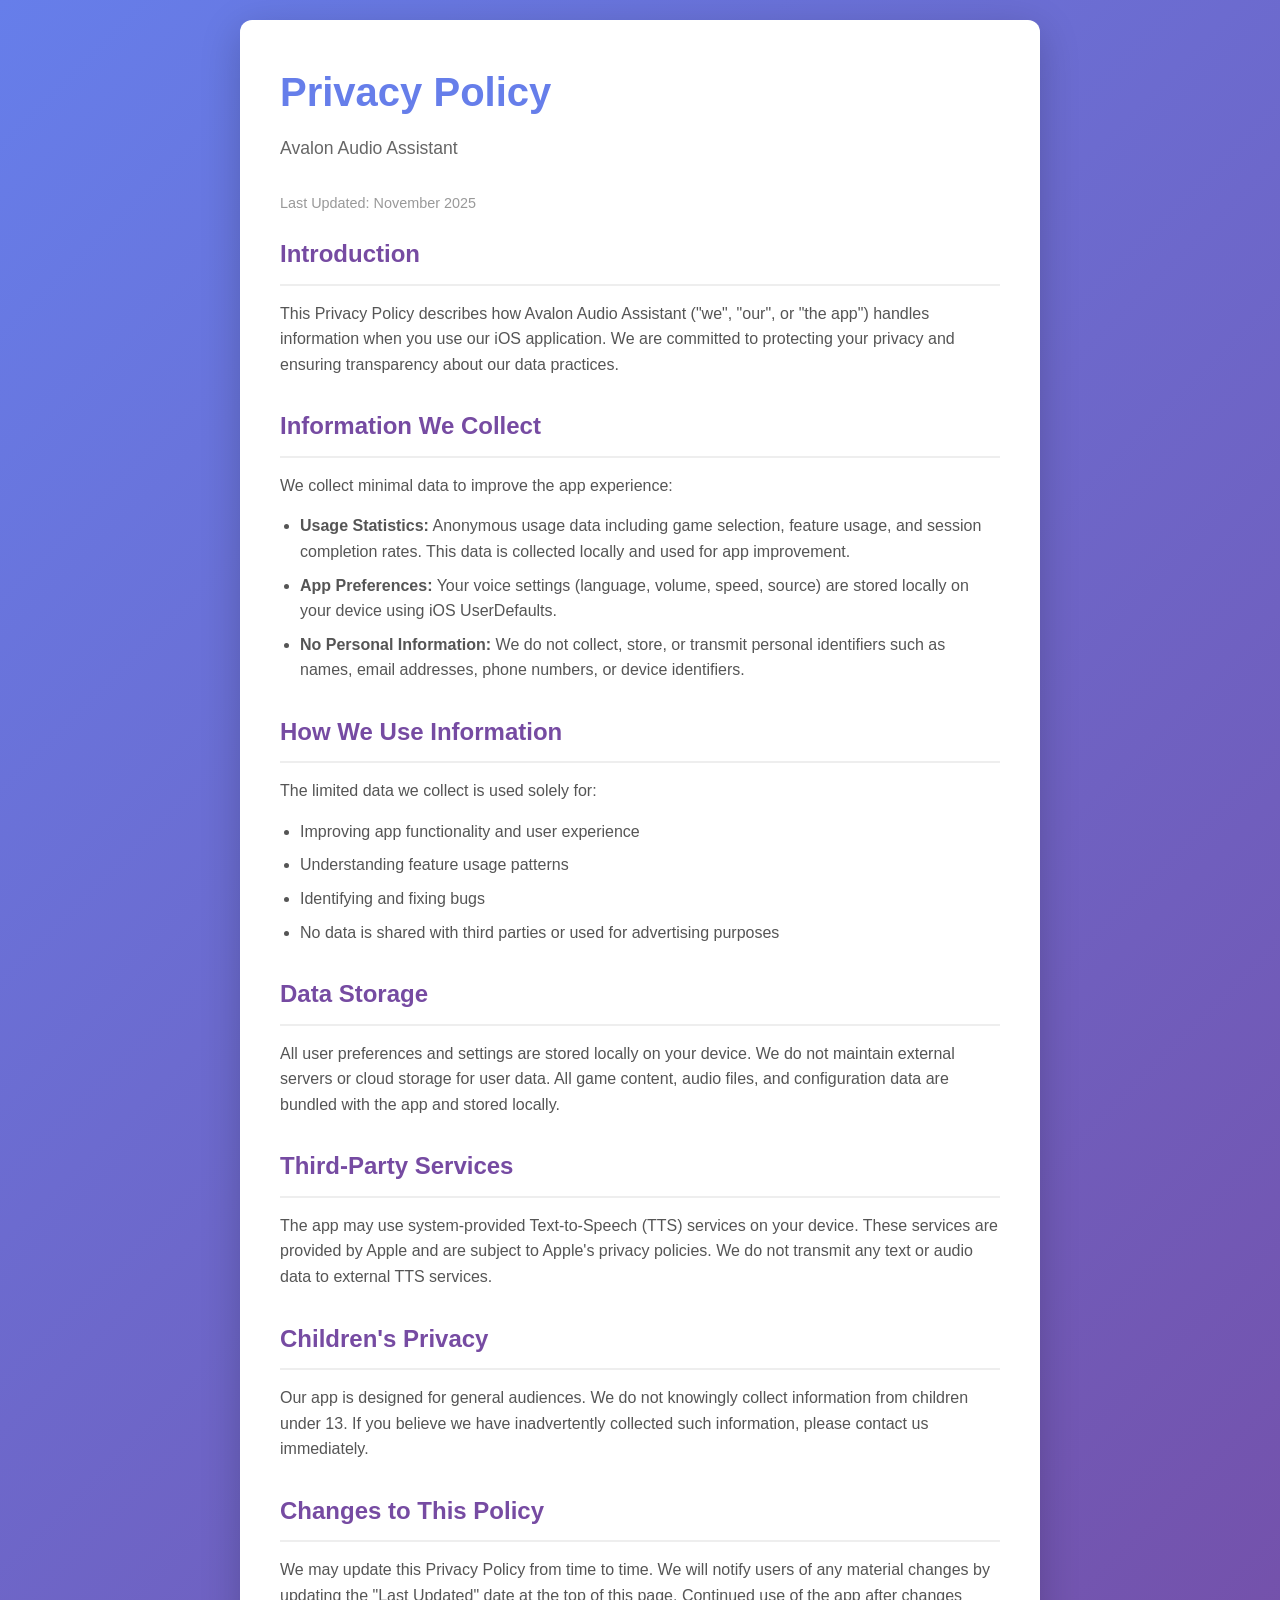
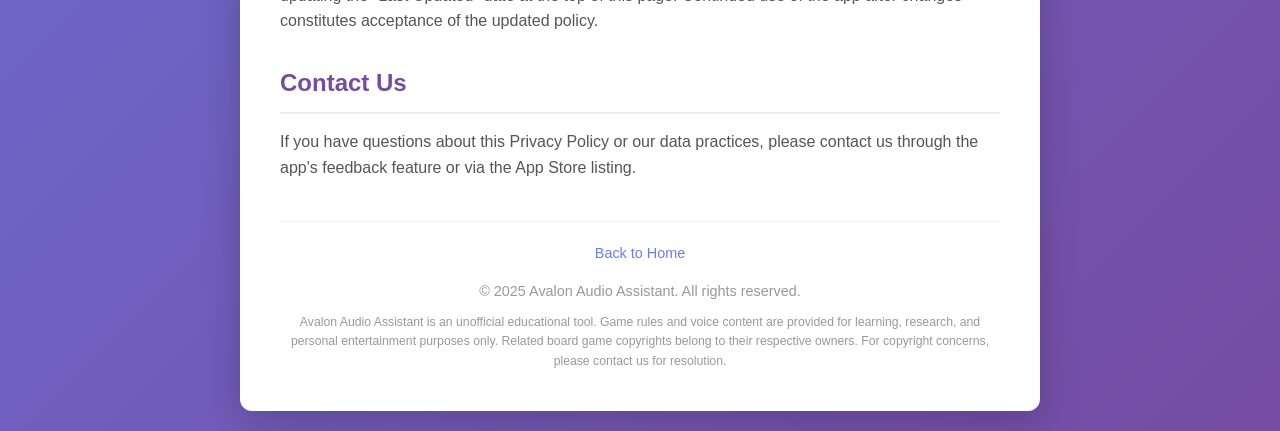
==== privacy.html @ b0c17542 "Initial commit: Add developer website and privacy policy" ====
<!DOCTYPE html>
<html lang="en">
<head>
    <meta charset="UTF-8">
    <meta name="viewport" content="width=device-width, initial-scale=1.0">
    <title>Privacy Policy - Avalon Audio Assistant</title>
    <style>
        * {
            margin: 0;
            padding: 0;
            box-sizing: border-box;
        }
        
        body {
            font-family: -apple-system, BlinkMacSystemFont, 'Segoe UI', Roboto, Oxygen, Ubuntu, Cantarell, sans-serif;
            line-height: 1.6;
            color: #333;
            background: linear-gradient(135deg, #667eea 0%, #764ba2 100%);
            min-height: 100vh;
            padding: 20px;
        }
        
        .container {
            max-width: 800px;
            margin: 0 auto;
            background: white;
            border-radius: 12px;
            box-shadow: 0 10px 40px rgba(0,0,0,0.2);
            padding: 40px;
        }
        
        h1 {
            color: #667eea;
            margin-bottom: 10px;
            font-size: 2.5em;
        }
        
        .subtitle {
            color: #666;
            margin-bottom: 30px;
            font-size: 1.1em;
        }
        
        .section {
            margin-bottom: 30px;
        }
        
        .section h2 {
            color: #764ba2;
            margin-bottom: 15px;
            font-size: 1.5em;
            border-bottom: 2px solid #eee;
            padding-bottom: 10px;
        }
        
        .section p {
            margin-bottom: 15px;
            color: #555;
        }
        
        .section ul {
            margin-left: 20px;
            color: #555;
        }
        
        .section li {
            margin-bottom: 8px;
        }
        
        .link {
            color: #667eea;
            text-decoration: none;
            transition: color 0.3s;
        }
        
        .link:hover {
            color: #764ba2;
            text-decoration: underline;
        }
        
        .footer {
            margin-top: 40px;
            padding-top: 20px;
            border-top: 1px solid #eee;
            text-align: center;
            color: #999;
            font-size: 0.9em;
        }
        
        .last-updated {
            color: #999;
            font-size: 0.9em;
            margin-bottom: 20px;
        }
    </style>
</head>
<body>
    <div class="container">
        <h1>Privacy Policy</h1>
        <p class="subtitle">Avalon Audio Assistant</p>
        <p class="last-updated">Last Updated: November 2025</p>
        
        <div class="section">
            <h2>Introduction</h2>
            <p>
                This Privacy Policy describes how Avalon Audio Assistant ("we", "our", or "the app") handles 
                information when you use our iOS application. We are committed to protecting your privacy and 
                ensuring transparency about our data practices.
            </p>
        </div>
        
        <div class="section">
            <h2>Information We Collect</h2>
            <p>We collect minimal data to improve the app experience:</p>
            <ul>
                <li><strong>Usage Statistics:</strong> Anonymous usage data including game selection, feature usage, 
                    and session completion rates. This data is collected locally and used for app improvement.</li>
                <li><strong>App Preferences:</strong> Your voice settings (language, volume, speed, source) are 
                    stored locally on your device using iOS UserDefaults.</li>
                <li><strong>No Personal Information:</strong> We do not collect, store, or transmit personal 
                    identifiers such as names, email addresses, phone numbers, or device identifiers.</li>
            </ul>
        </div>
        
        <div class="section">
            <h2>How We Use Information</h2>
            <p>The limited data we collect is used solely for:</p>
            <ul>
                <li>Improving app functionality and user experience</li>
                <li>Understanding feature usage patterns</li>
                <li>Identifying and fixing bugs</li>
                <li>No data is shared with third parties or used for advertising purposes</li>
            </ul>
        </div>
        
        <div class="section">
            <h2>Data Storage</h2>
            <p>
                All user preferences and settings are stored locally on your device. We do not maintain 
                external servers or cloud storage for user data. All game content, audio files, and 
                configuration data are bundled with the app and stored locally.
            </p>
        </div>
        
        <div class="section">
            <h2>Third-Party Services</h2>
            <p>
                The app may use system-provided Text-to-Speech (TTS) services on your device. These services 
                are provided by Apple and are subject to Apple's privacy policies. We do not transmit any 
                text or audio data to external TTS services.
            </p>
        </div>
        
        <div class="section">
            <h2>Children's Privacy</h2>
            <p>
                Our app is designed for general audiences. We do not knowingly collect information from 
                children under 13. If you believe we have inadvertently collected such information, 
                please contact us immediately.
            </p>
        </div>
        
        <div class="section">
            <h2>Changes to This Policy</h2>
            <p>
                We may update this Privacy Policy from time to time. We will notify users of any material 
                changes by updating the "Last Updated" date at the top of this page. Continued use of 
                the app after changes constitutes acceptance of the updated policy.
            </p>
        </div>
        
        <div class="section">
            <h2>Contact Us</h2>
            <p>
                If you have questions about this Privacy Policy or our data practices, please contact us 
                through the app's feedback feature or via the App Store listing.
            </p>
        </div>
        
        <div class="footer">
            <p>
                <a href="index.html" class="link">Back to Home</a>
            </p>
            <p style="margin-top: 15px;">
                &copy; 2025 Avalon Audio Assistant. All rights reserved.
            </p>
            <p style="margin-top: 10px; font-size: 0.85em;">
                Avalon Audio Assistant is an unofficial educational tool. Game rules and voice content are provided 
                for learning, research, and personal entertainment purposes only. Related board game copyrights 
                belong to their respective owners. For copyright concerns, please contact us for resolution.
            </p>
        </div>
    </div>
</body>
</html>
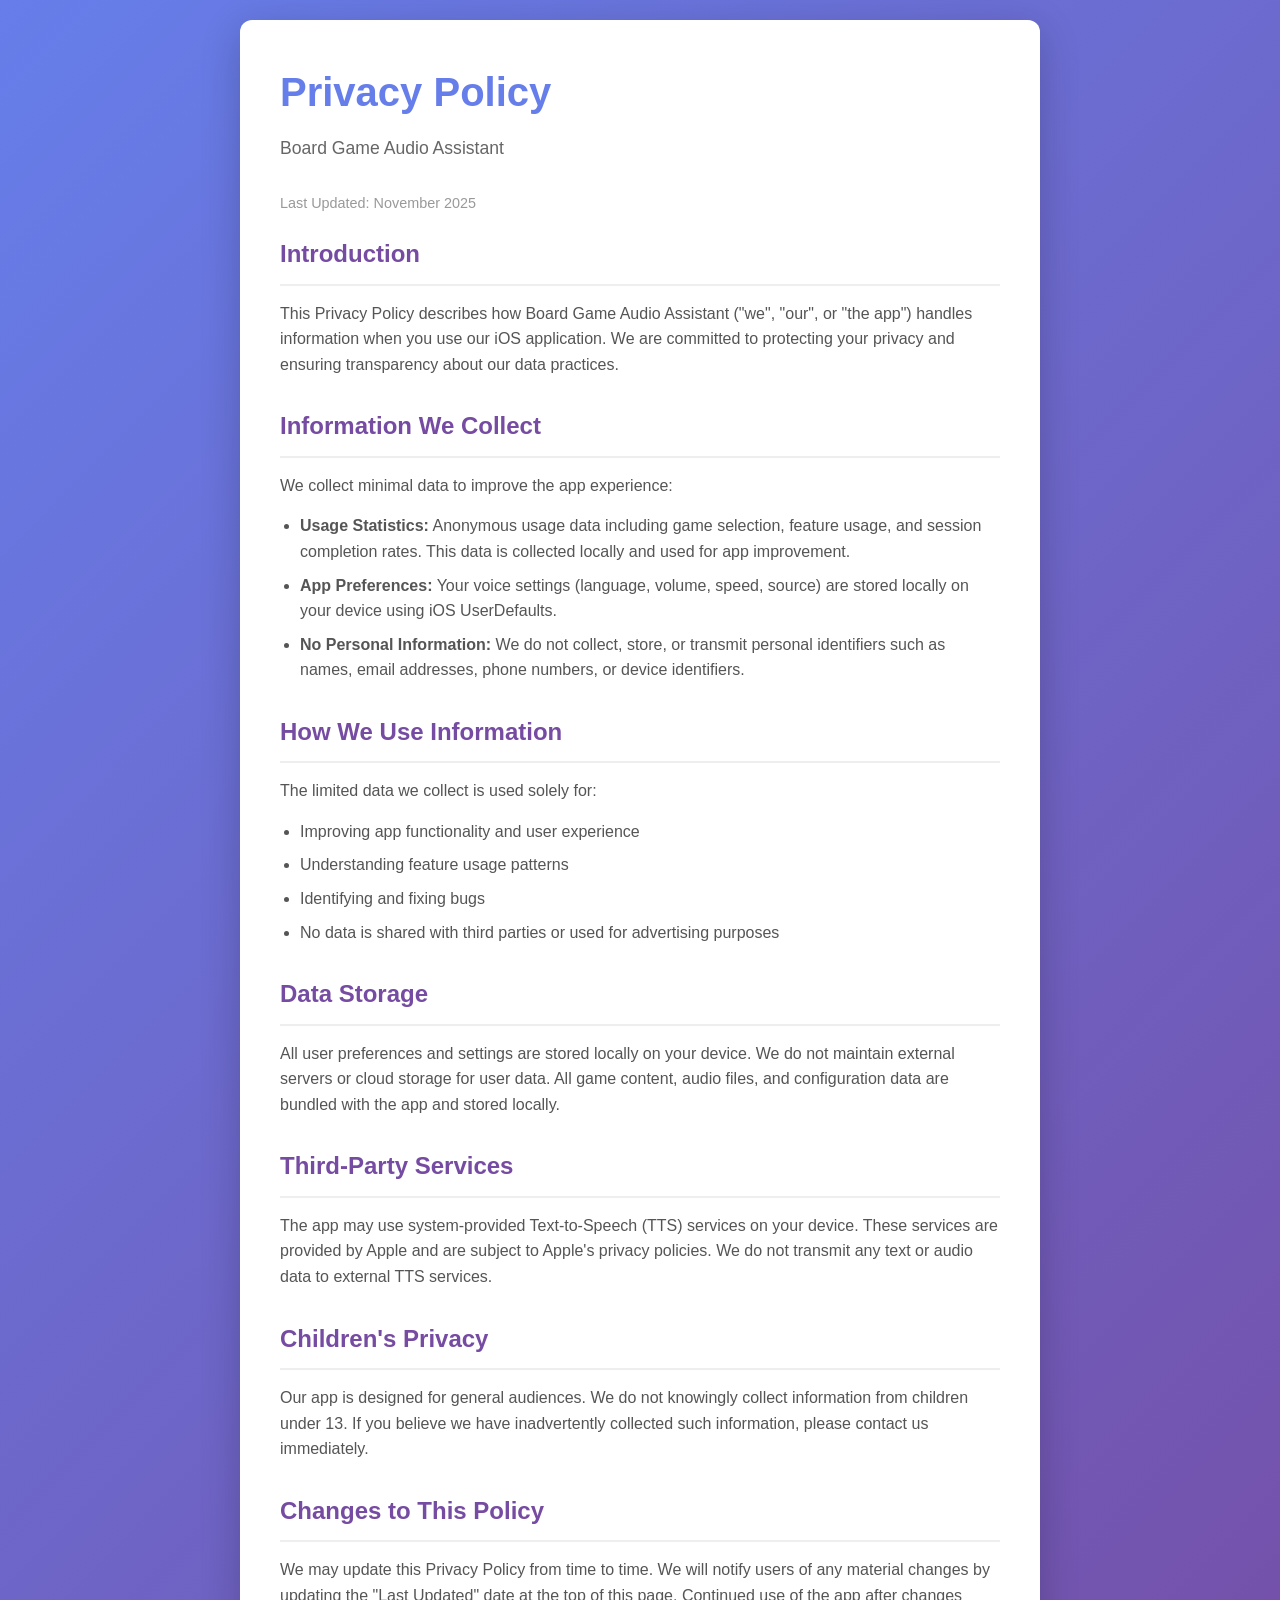
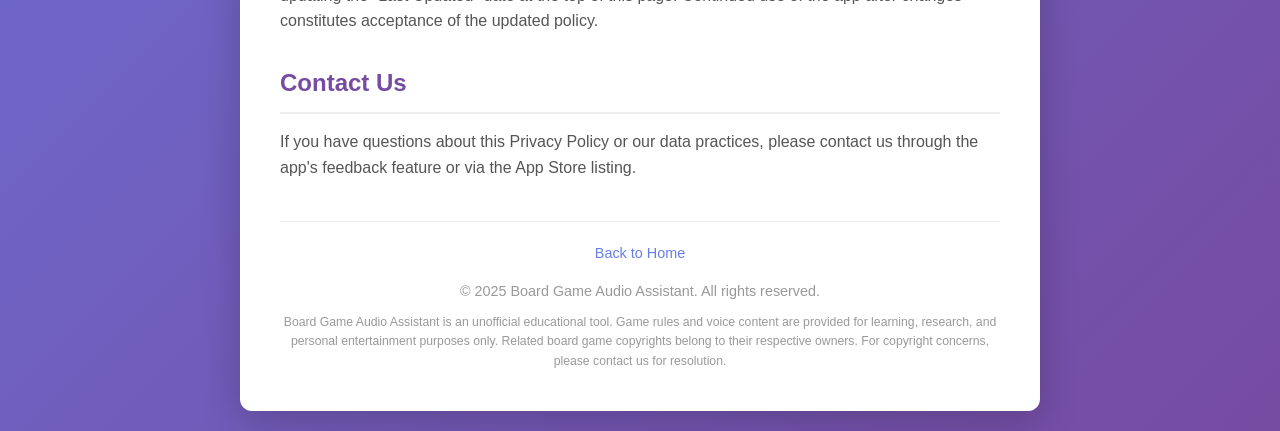
==== commit 076c6d47: "Rename site to Board Game Audio Assistant" ====
--- a/privacy.html
+++ b/privacy.html
@@ -3,7 +3,7 @@
 <head>
     <meta charset="UTF-8">
     <meta name="viewport" content="width=device-width, initial-scale=1.0">
-    <title>Privacy Policy - Avalon Audio Assistant</title>
+    <title>Privacy Policy - Board Game Audio Assistant</title>
     <style>
         * {
             margin: 0;
@@ -97,13 +97,13 @@
 <body>
     <div class="container">
         <h1>Privacy Policy</h1>
-        <p class="subtitle">Avalon Audio Assistant</p>
+        <p class="subtitle">Board Game Audio Assistant</p>
         <p class="last-updated">Last Updated: November 2025</p>
         
         <div class="section">
             <h2>Introduction</h2>
             <p>
-                This Privacy Policy describes how Avalon Audio Assistant ("we", "our", or "the app") handles 
+                This Privacy Policy describes how Board Game Audio Assistant ("we", "our", or "the app") handles 
                 information when you use our iOS application. We are committed to protecting your privacy and 
                 ensuring transparency about our data practices.
             </p>
@@ -182,10 +182,10 @@
                 <a href="index.html" class="link">Back to Home</a>
             </p>
             <p style="margin-top: 15px;">
-                &copy; 2025 Avalon Audio Assistant. All rights reserved.
+                &copy; 2025 Board Game Audio Assistant. All rights reserved.
             </p>
             <p style="margin-top: 10px; font-size: 0.85em;">
-                Avalon Audio Assistant is an unofficial educational tool. Game rules and voice content are provided 
+                Board Game Audio Assistant is an unofficial educational tool. Game rules and voice content are provided 
                 for learning, research, and personal entertainment purposes only. Related board game copyrights 
                 belong to their respective owners. For copyright concerns, please contact us for resolution.
             </p>
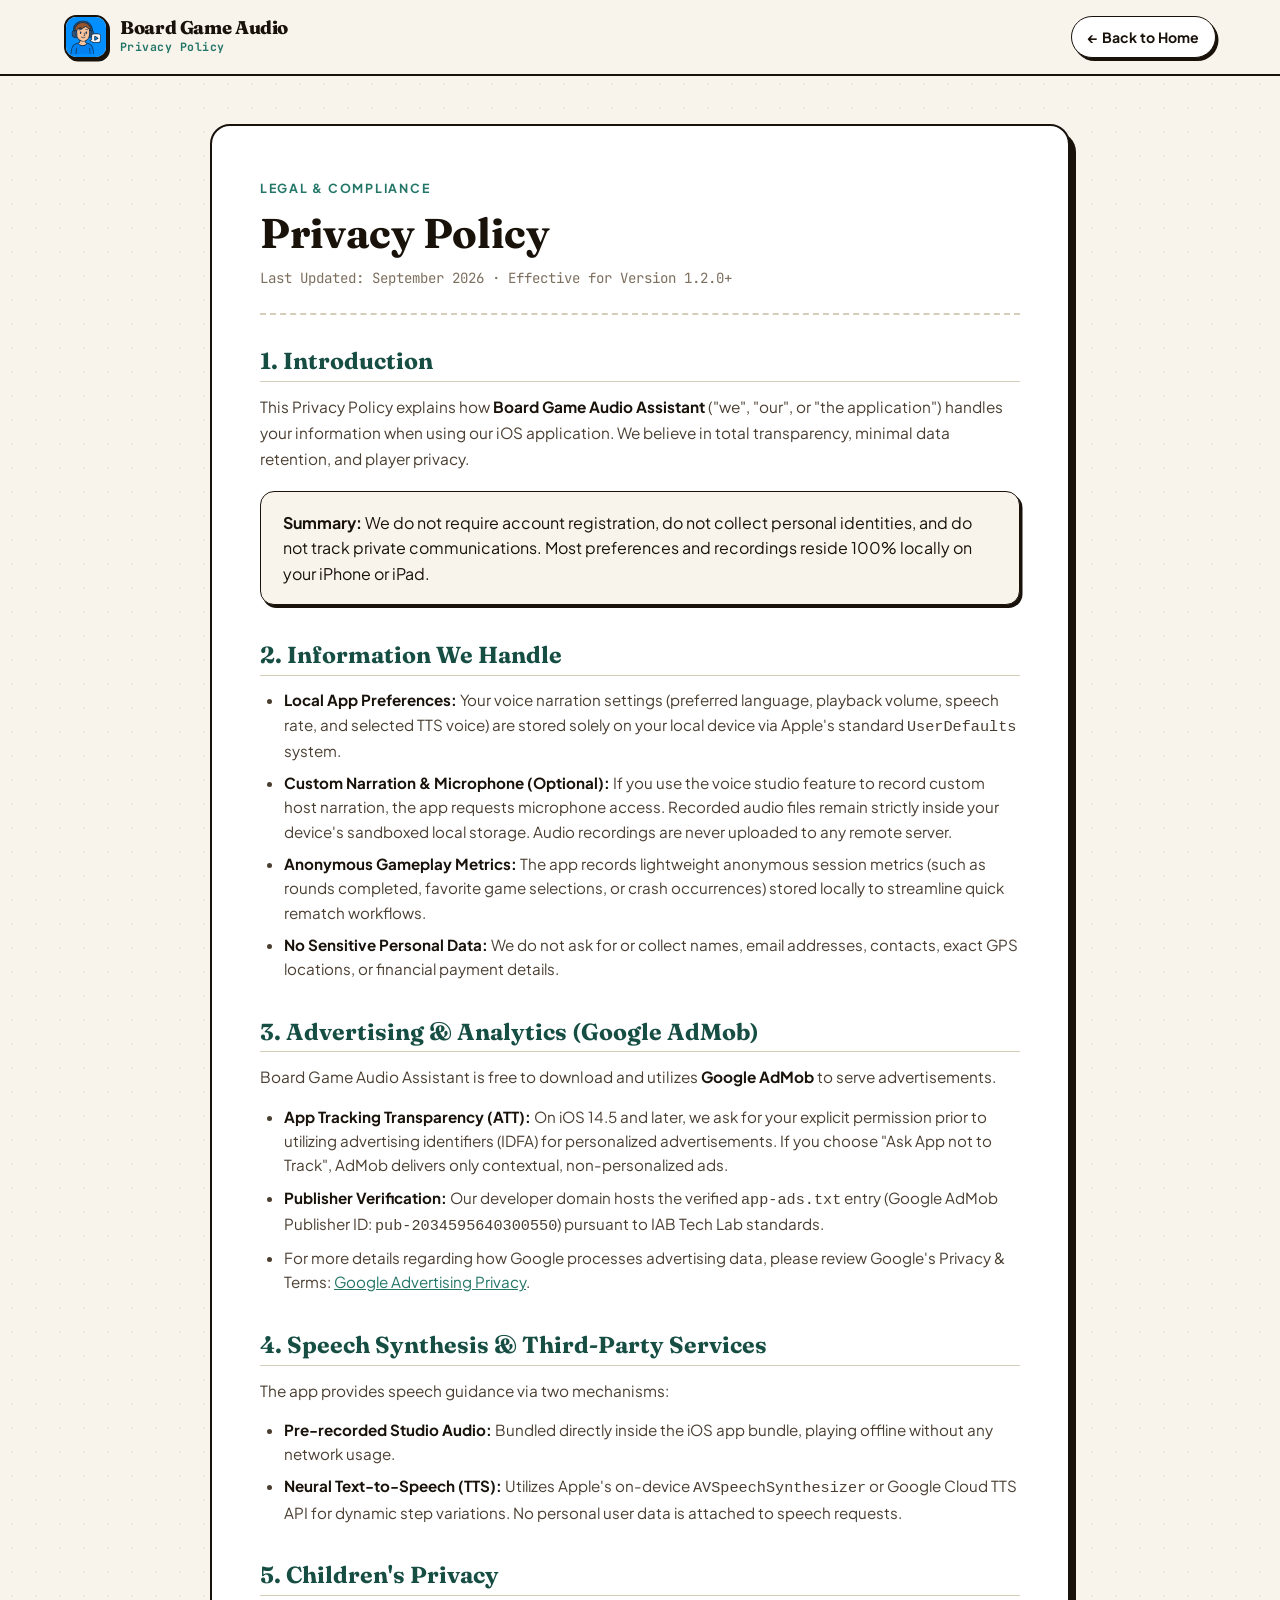
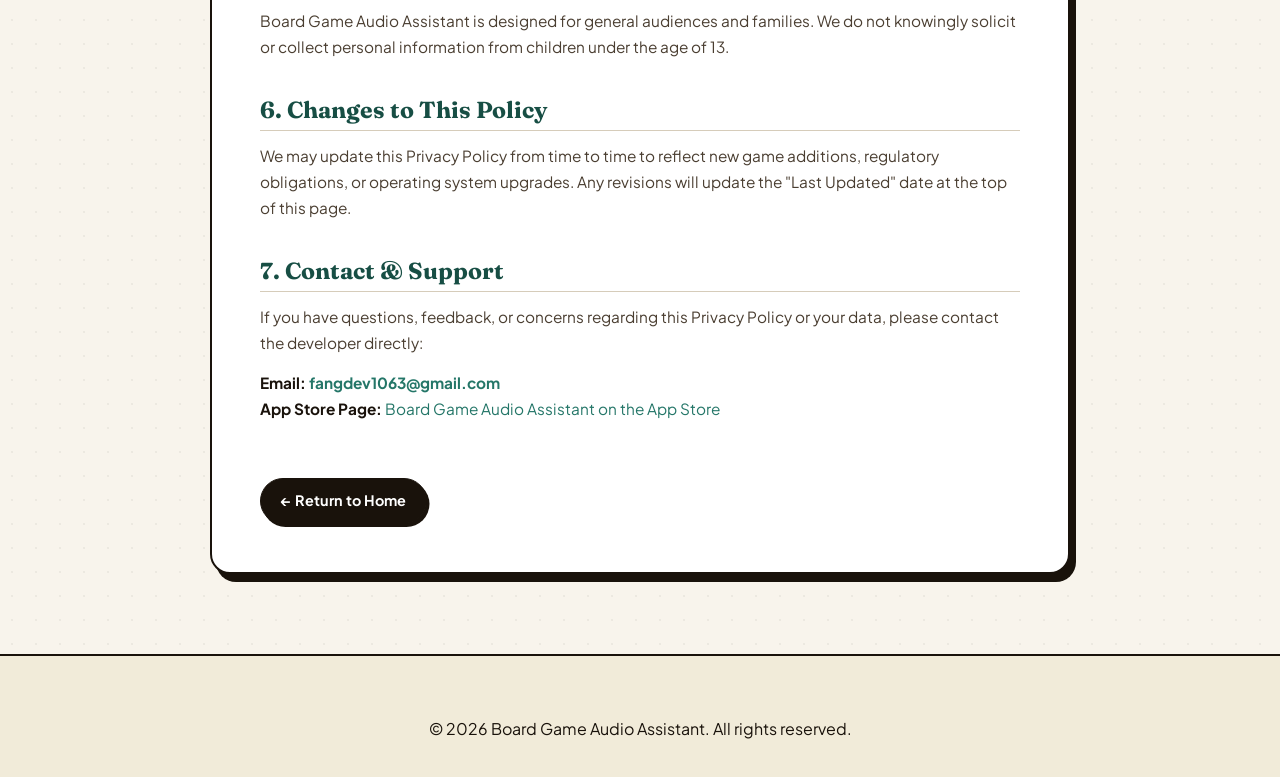
==== commit da917d99: "feat: modernize website with retro design system, v1.2.0 updates, 6 games, and netlify config" ====
--- a/privacy.html
+++ b/privacy.html
@@ -3,194 +3,226 @@
 <head>
     <meta charset="UTF-8">
     <meta name="viewport" content="width=device-width, initial-scale=1.0">
-    <title>Privacy Policy - Board Game Audio Assistant</title>
+    <title>Privacy Policy — Board Game Audio Assistant</title>
+    <meta name="description" content="Privacy Policy for Board Game Audio Assistant iOS application. Information on data practices, advertising, microphone permissions, and local storage.">
+    <link rel="icon" type="image/png" href="assets/app_icon.png">
+    <link rel="stylesheet" href="index.css">
     <style>
-        * {
-            margin: 0;
-            padding: 0;
-            box-sizing: border-box;
-        }
-        
-        body {
-            font-family: -apple-system, BlinkMacSystemFont, 'Segoe UI', Roboto, Oxygen, Ubuntu, Cantarell, sans-serif;
+        .policy-container {
+            max-width: 860px;
+            margin: 48px auto;
+            background: white;
+            border: 2px solid var(--border-strong);
+            border-radius: var(--radius-lg);
+            box-shadow: 6px 8px 0 var(--border-strong);
+            padding: 48px;
+        }
+
+        .policy-header {
+            border-bottom: 2px dashed var(--border-color);
+            padding-bottom: 24px;
+            margin-bottom: 32px;
+        }
+
+        .policy-title {
+            font-size: 2.6rem;
+            margin-bottom: 8px;
+        }
+
+        .policy-meta {
+            font-size: 0.88rem;
+            color: var(--ink-muted);
+            font-family: 'JetBrains Mono', monospace;
+        }
+
+        .policy-section {
+            margin-bottom: 36px;
+        }
+
+        .policy-section h2 {
+            font-size: 1.45rem;
+            margin-bottom: 12px;
+            color: var(--accent-teal-dark);
+            border-bottom: 1px solid var(--border-color);
+            padding-bottom: 6px;
+        }
+
+        .policy-section p {
+            font-size: 0.96rem;
+            color: var(--ink-secondary);
+            line-height: 1.7;
+            margin-bottom: 14px;
+        }
+
+        .policy-section ul {
+            margin-left: 24px;
+            margin-bottom: 16px;
+        }
+
+        .policy-section li {
+            font-size: 0.95rem;
+            color: var(--ink-secondary);
+            margin-bottom: 8px;
             line-height: 1.6;
-            color: #333;
-            background: linear-gradient(135deg, #667eea 0%, #764ba2 100%);
-            min-height: 100vh;
-            padding: 20px;
-        }
-        
-        .container {
-            max-width: 800px;
-            margin: 0 auto;
-            background: white;
-            border-radius: 12px;
-            box-shadow: 0 10px 40px rgba(0,0,0,0.2);
-            padding: 40px;
-        }
-        
-        h1 {
-            color: #667eea;
-            margin-bottom: 10px;
-            font-size: 2.5em;
-        }
-        
-        .subtitle {
-            color: #666;
-            margin-bottom: 30px;
-            font-size: 1.1em;
-        }
-        
-        .section {
-            margin-bottom: 30px;
-        }
-        
-        .section h2 {
-            color: #764ba2;
-            margin-bottom: 15px;
-            font-size: 1.5em;
-            border-bottom: 2px solid #eee;
-            padding-bottom: 10px;
-        }
-        
-        .section p {
-            margin-bottom: 15px;
-            color: #555;
-        }
-        
-        .section ul {
-            margin-left: 20px;
-            color: #555;
-        }
-        
-        .section li {
-            margin-bottom: 8px;
-        }
-        
-        .link {
-            color: #667eea;
-            text-decoration: none;
-            transition: color 0.3s;
-        }
-        
-        .link:hover {
-            color: #764ba2;
-            text-decoration: underline;
-        }
-        
-        .footer {
-            margin-top: 40px;
-            padding-top: 20px;
-            border-top: 1px solid #eee;
-            text-align: center;
-            color: #999;
-            font-size: 0.9em;
-        }
-        
-        .last-updated {
-            color: #999;
-            font-size: 0.9em;
-            margin-bottom: 20px;
+        }
+
+        .policy-section strong {
+            color: var(--ink);
+        }
+
+        .policy-highlight-box {
+            background: var(--paper-bg);
+            border: 1.5px solid var(--border-strong);
+            border-radius: var(--radius-md);
+            padding: 18px 22px;
+            margin: 18px 0;
+            box-shadow: 2.5px 3px 0 var(--border-strong);
+        }
+
+        .btn-back-home {
+            display: inline-flex;
+            align-items: center;
+            gap: 8px;
+            background: var(--ink);
+            color: white;
+            padding: 10px 20px;
+            border-radius: var(--radius-pill);
+            border: 1.5px solid var(--border-strong);
+            box-shadow: 2.5px 3px 0 var(--border-strong);
+            font-weight: 700;
+            font-size: 0.9rem;
+            transition: transform var(--transition-bounce);
+            margin-top: 20px;
+        }
+
+        .btn-back-home:hover {
+            transform: translate(-1px, -1px);
+            box-shadow: 3.5px 4px 0 var(--border-strong);
         }
     </style>
 </head>
 <body>
-    <div class="container">
-        <h1>Privacy Policy</h1>
-        <p class="subtitle">Board Game Audio Assistant</p>
-        <p class="last-updated">Last Updated: November 2025</p>
-        
-        <div class="section">
-            <h2>Introduction</h2>
-            <p>
-                This Privacy Policy describes how Board Game Audio Assistant ("we", "our", or "the app") handles 
-                information when you use our iOS application. We are committed to protecting your privacy and 
-                ensuring transparency about our data practices.
-            </p>
+
+    <!-- Header -->
+    <header class="site-header">
+        <div class="container navbar">
+            <a href="index.html" class="brand">
+                <div class="brand-icon">
+                    <img src="assets/app_icon.png" alt="Board Game Audio Assistant" width="44" height="44">
+                </div>
+                <div class="brand-title">
+                    <span class="brand-name">Board Game Audio</span>
+                    <span class="brand-version">Privacy Policy</span>
+                </div>
+            </a>
+
+            <div class="nav-actions">
+                <a href="index.html" class="btn-nav-download" style="background: white; color: var(--ink) !important;">
+                    ← Back to Home
+                </a>
+            </div>
         </div>
-        
-        <div class="section">
-            <h2>Information We Collect</h2>
-            <p>We collect minimal data to improve the app experience:</p>
-            <ul>
-                <li><strong>Usage Statistics:</strong> Anonymous usage data including game selection, feature usage, 
-                    and session completion rates. This data is collected locally and used for app improvement.</li>
-                <li><strong>App Preferences:</strong> Your voice settings (language, volume, speed, source) are 
-                    stored locally on your device using iOS UserDefaults.</li>
-                <li><strong>No Personal Information:</strong> We do not collect, store, or transmit personal 
-                    identifiers such as names, email addresses, phone numbers, or device identifiers.</li>
-            </ul>
+    </header>
+
+    <main class="container">
+        <div class="policy-container">
+            <div class="policy-header">
+                <span class="section-tag">Legal & Compliance</span>
+                <h1 class="policy-title">Privacy Policy</h1>
+                <div class="policy-meta">Last Updated: September 2026 · Effective for Version 1.2.0+</div>
+            </div>
+
+            <div class="policy-section">
+                <h2>1. Introduction</h2>
+                <p>
+                    This Privacy Policy explains how <strong>Board Game Audio Assistant</strong> ("we", "our", or "the application") handles your information when using our iOS application. We believe in total transparency, minimal data retention, and player privacy.
+                </p>
+                <div class="policy-highlight-box">
+                    <strong>Summary:</strong> We do not require account registration, do not collect personal identities, and do not track private communications. Most preferences and recordings reside 100% locally on your iPhone or iPad.
+                </div>
+            </div>
+
+            <div class="policy-section">
+                <h2>2. Information We Handle</h2>
+                <ul>
+                    <li>
+                        <strong>Local App Preferences:</strong> Your voice narration settings (preferred language, playback volume, speech rate, and selected TTS voice) are stored solely on your local device via Apple's standard <code>UserDefaults</code> system.
+                    </li>
+                    <li>
+                        <strong>Custom Narration & Microphone (Optional):</strong> If you use the voice studio feature to record custom host narration, the app requests microphone access. Recorded audio files remain strictly inside your device's sandboxed local storage. Audio recordings are never uploaded to any remote server.
+                    </li>
+                    <li>
+                        <strong>Anonymous Gameplay Metrics:</strong> The app records lightweight anonymous session metrics (such as rounds completed, favorite game selections, or crash occurrences) stored locally to streamline quick rematch workflows.
+                    </li>
+                    <li>
+                        <strong>No Sensitive Personal Data:</strong> We do not ask for or collect names, email addresses, contacts, exact GPS locations, or financial payment details.
+                    </li>
+                </ul>
+            </div>
+
+            <div class="policy-section">
+                <h2>3. Advertising & Analytics (Google AdMob)</h2>
+                <p>
+                    Board Game Audio Assistant is free to download and utilizes <strong>Google AdMob</strong> to serve advertisements.
+                </p>
+                <ul>
+                    <li>
+                        <strong>App Tracking Transparency (ATT):</strong> On iOS 14.5 and later, we ask for your explicit permission prior to utilizing advertising identifiers (IDFA) for personalized advertisements. If you choose "Ask App not to Track", AdMob delivers only contextual, non-personalized ads.
+                    </li>
+                    <li>
+                        <strong>Publisher Verification:</strong> Our developer domain hosts the verified <code>app-ads.txt</code> entry (Google AdMob Publisher ID: <code>pub-2034595640300550</code>) pursuant to IAB Tech Lab standards.
+                    </li>
+                    <li>
+                        For more details regarding how Google processes advertising data, please review Google's Privacy & Terms: <a href="https://policies.google.com/technologies/ads" target="_blank" rel="noopener" style="color: var(--accent-teal); text-decoration: underline;">Google Advertising Privacy</a>.
+                    </li>
+                </ul>
+            </div>
+
+            <div class="policy-section">
+                <h2>4. Speech Synthesis & Third-Party Services</h2>
+                <p>
+                    The app provides speech guidance via two mechanisms:
+                </p>
+                <ul>
+                    <li><strong>Pre-recorded Studio Audio:</strong> Bundled directly inside the iOS app bundle, playing offline without any network usage.</li>
+                    <li><strong>Neural Text-to-Speech (TTS):</strong> Utilizes Apple's on-device <code>AVSpeechSynthesizer</code> or Google Cloud TTS API for dynamic step variations. No personal user data is attached to speech requests.</li>
+                </ul>
+            </div>
+
+            <div class="policy-section">
+                <h2>5. Children's Privacy</h2>
+                <p>
+                    Board Game Audio Assistant is designed for general audiences and families. We do not knowingly solicit or collect personal information from children under the age of 13.
+                </p>
+            </div>
+
+            <div class="policy-section">
+                <h2>6. Changes to This Policy</h2>
+                <p>
+                    We may update this Privacy Policy from time to time to reflect new game additions, regulatory obligations, or operating system upgrades. Any revisions will update the "Last Updated" date at the top of this page.
+                </p>
+            </div>
+
+            <div class="policy-section">
+                <h2>7. Contact & Support</h2>
+                <p>
+                    If you have questions, feedback, or concerns regarding this Privacy Policy or your data, please contact the developer directly:
+                </p>
+                <p>
+                    <strong>Email:</strong> <a href="mailto:fangdev1063@gmail.com" style="color: var(--accent-teal); font-weight: 700;">fangdev1063@gmail.com</a><br>
+                    <strong>App Store Page:</strong> <a href="https://apps.apple.com/app/id6755318411" target="_blank" rel="noopener" style="color: var(--accent-teal);">Board Game Audio Assistant on the App Store</a>
+                </p>
+            </div>
+
+            <a href="index.html" class="btn-back-home">← Return to Home</a>
         </div>
-        
-        <div class="section">
-            <h2>How We Use Information</h2>
-            <p>The limited data we collect is used solely for:</p>
-            <ul>
-                <li>Improving app functionality and user experience</li>
-                <li>Understanding feature usage patterns</li>
-                <li>Identifying and fixing bugs</li>
-                <li>No data is shared with third parties or used for advertising purposes</li>
-            </ul>
+    </main>
+
+    <footer class="site-footer">
+        <div class="container" style="text-align: center;">
+            <p>&copy; 2026 Board Game Audio Assistant. All rights reserved.</p>
         </div>
-        
-        <div class="section">
-            <h2>Data Storage</h2>
-            <p>
-                All user preferences and settings are stored locally on your device. We do not maintain 
-                external servers or cloud storage for user data. All game content, audio files, and 
-                configuration data are bundled with the app and stored locally.
-            </p>
-        </div>
-        
-        <div class="section">
-            <h2>Third-Party Services</h2>
-            <p>
-                The app may use system-provided Text-to-Speech (TTS) services on your device. These services 
-                are provided by Apple and are subject to Apple's privacy policies. We do not transmit any 
-                text or audio data to external TTS services.
-            </p>
-        </div>
-        
-        <div class="section">
-            <h2>Children's Privacy</h2>
-            <p>
-                Our app is designed for general audiences. We do not knowingly collect information from 
-                children under 13. If you believe we have inadvertently collected such information, 
-                please contact us immediately.
-            </p>
-        </div>
-        
-        <div class="section">
-            <h2>Changes to This Policy</h2>
-            <p>
-                We may update this Privacy Policy from time to time. We will notify users of any material 
-                changes by updating the "Last Updated" date at the top of this page. Continued use of 
-                the app after changes constitutes acceptance of the updated policy.
-            </p>
-        </div>
-        
-        <div class="section">
-            <h2>Contact Us</h2>
-            <p>
-                If you have questions about this Privacy Policy or our data practices, please contact us 
-                through the app's feedback feature or via the App Store listing.
-            </p>
-        </div>
-        
-        <div class="footer">
-            <p>
-                <a href="index.html" class="link">Back to Home</a>
-            </p>
-            <p style="margin-top: 15px;">
-                &copy; 2025 Board Game Audio Assistant. All rights reserved.
-            </p>
-            <p style="margin-top: 10px; font-size: 0.85em;">
-                Board Game Audio Assistant is an unofficial educational tool. Game rules and voice content are provided 
-                for learning, research, and personal entertainment purposes only. Related board game copyrights 
-                belong to their respective owners. For copyright concerns, please contact us for resolution.
-            </p>
-        </div>
-    </div>
+    </footer>
+
 </body>
 </html>
-
--- a/index.css
+++ b/index.css
@@ -0,0 +1,1440 @@
+/* ==============================================================================
+   Board Game Audio Assistant — Retro Design System & Web Stylesheet
+   Version: 1.2.0
+   ============================================================================== */
+
+@import url('https://fonts.googleapis.com/css2?family=Fraunces:ital,opsz,wght@0,9..144,400;0,9..144,600;0,9..144,700;0,9..144,900;1,9..144,400;1,9..144,700&family=Plus+Jakarta+Sans:wght@400;500;600;700;800&family=JetBrains+Mono:wght@500;700&display=swap');
+
+:root {
+  /* Surface & Paper Colors */
+  --paper-bg: #f8f4ec;
+  --paper-card: #ffffff;
+  --paper-alt: #f1ebd9;
+  --paper-dark: #e6ddc7;
+  
+  /* Ink & Typography */
+  --ink: #19120b;
+  --ink-secondary: #4a3e31;
+  --ink-muted: #7c6f5e;
+  --ink-faint: #b4a896;
+
+  /* Borders & Shadows */
+  --border-color: #d6ccba;
+  --border-strong: #19120b;
+  --shadow-retro: #19120b;
+  --shadow-warm: #7f7260;
+  
+  /* Brand Accent Tokens */
+  --accent-teal: #247668;
+  --accent-teal-dark: #174e44;
+  --accent-teal-bg: #e1f2ee;
+  --accent-gold: #d49a17;
+  --accent-gold-dark: #8c6307;
+  --accent-gold-bg: #fef5e1;
+  --accent-red: #c33728;
+  --accent-red-dark: #832015;
+  --accent-red-bg: #fae9e7;
+  --accent-purple: #6c4ca3;
+  --accent-purple-bg: #f2edf9;
+
+  /* Tag Badges */
+  --tag-host-bg: #fcebd2;
+  --tag-host-fg: #8a480d;
+  --tag-int-bg: #d0eee7;
+  --tag-int-fg: #135b50;
+
+  /* Layout */
+  --max-width: 1200px;
+  --radius-sm: 8px;
+  --radius-md: 14px;
+  --radius-lg: 20px;
+  --radius-pill: 999px;
+  
+  /* Transitions */
+  --transition-bounce: 0.18s cubic-bezier(0.34, 1.56, 0.64, 1);
+  --transition-smooth: 0.25s ease;
+}
+
+/* Reset & Base */
+*, *::before, *::after {
+  box-sizing: border-box;
+  margin: 0;
+  padding: 0;
+}
+
+html {
+  scroll-behavior: smooth;
+  font-size: 16px;
+}
+
+body {
+  font-family: 'Plus Jakarta Sans', -apple-system, BlinkMacSystemFont, sans-serif;
+  background-color: var(--paper-bg);
+  background-image: radial-gradient(rgba(25, 18, 11, 0.05) 1px, transparent 1px);
+  background-size: 24px 24px;
+  color: var(--ink);
+  line-height: 1.6;
+  min-height: 100vh;
+  overflow-x: hidden;
+  -webkit-font-smoothing: antialiased;
+}
+
+/* Typography Helpers */
+h1, h2, h3, h4, .font-serif {
+  font-family: 'Fraunces', Georgia, serif;
+  font-weight: 700;
+  line-height: 1.2;
+  color: var(--ink);
+}
+
+.italic {
+  font-style: italic;
+  color: var(--accent-red);
+}
+
+.mono {
+  font-family: 'JetBrains Mono', monospace;
+}
+
+a {
+  color: inherit;
+  text-decoration: none;
+}
+
+img {
+  max-width: 100%;
+  height: auto;
+  display: block;
+}
+
+button {
+  font-family: inherit;
+  cursor: pointer;
+  border: none;
+  background: none;
+}
+
+/* Hard Offset Shadows (Retro Tactile Aesthetic) */
+.hard-shadow {
+  box-shadow: 3.5px 4.5px 0 var(--border-strong);
+  border: 1.8px solid var(--border-strong);
+}
+
+.hard-shadow-sm {
+  box-shadow: 2px 2.5px 0 var(--border-strong);
+  border: 1.5px solid var(--border-strong);
+}
+
+.hard-shadow-lg {
+  box-shadow: 6px 8px 0 var(--border-strong);
+  border: 2px solid var(--border-strong);
+}
+
+.hard-shadow-teal {
+  box-shadow: 3.5px 4.5px 0 var(--accent-teal-dark);
+  border: 1.8px solid var(--accent-teal-dark);
+}
+
+.hard-shadow-red {
+  box-shadow: 3.5px 4.5px 0 var(--accent-red-dark);
+  border: 1.8px solid var(--accent-red-dark);
+}
+
+.hard-shadow-gold {
+  box-shadow: 3.5px 4.5px 0 var(--accent-gold-dark);
+  border: 1.8px solid var(--accent-gold-dark);
+}
+
+/* Container */
+.container {
+  max-width: var(--max-width);
+  margin: 0 auto;
+  padding: 0 24px;
+}
+
+/* ==============================================================================
+   HEADER & NAVBAR
+   ============================================================================== */
+.site-header {
+  position: sticky;
+  top: 0;
+  z-index: 100;
+  background: rgba(248, 244, 236, 0.94);
+  backdrop-filter: blur(12px);
+  -webkit-backdrop-filter: blur(12px);
+  border-bottom: 2px solid var(--border-strong);
+}
+
+.navbar {
+  display: flex;
+  align-items: center;
+  justify-content: space-between;
+  height: 74px;
+  gap: 20px;
+}
+
+.brand {
+  display: flex;
+  align-items: center;
+  gap: 12px;
+  transition: transform var(--transition-bounce);
+}
+
+.brand:hover {
+  transform: translateY(-2px);
+}
+
+.brand-icon {
+  width: 44px;
+  height: 44px;
+  border-radius: 12px;
+  border: 2px solid var(--border-strong);
+  box-shadow: 2px 2.5px 0 var(--border-strong);
+  overflow: hidden;
+  background: white;
+  flex-shrink: 0;
+}
+
+.brand-icon img {
+  width: 100%;
+  height: 100%;
+  object-fit: cover;
+}
+
+.brand-title {
+  display: flex;
+  flex-direction: column;
+}
+
+.brand-name {
+  font-family: 'Fraunces', serif;
+  font-size: 1.15rem;
+  font-weight: 800;
+  letter-spacing: -0.02em;
+  color: var(--ink);
+  line-height: 1.1;
+}
+
+.brand-version {
+  font-size: 0.72rem;
+  font-weight: 700;
+  color: var(--accent-teal);
+  font-family: 'JetBrains Mono', monospace;
+  letter-spacing: 0.04em;
+}
+
+.nav-links {
+  display: flex;
+  align-items: center;
+  gap: 28px;
+  list-style: none;
+}
+
+.nav-link {
+  font-size: 0.92rem;
+  font-weight: 600;
+  color: var(--ink-secondary);
+  transition: color var(--transition-smooth);
+  position: relative;
+}
+
+.nav-link:hover {
+  color: var(--accent-red);
+}
+
+.nav-actions {
+  display: flex;
+  align-items: center;
+  gap: 12px;
+}
+
+/* Language Switcher */
+.lang-toggle {
+  display: inline-flex;
+  align-items: center;
+  background: var(--paper-alt);
+  border: 1.5px solid var(--border-strong);
+  border-radius: var(--radius-pill);
+  padding: 3px;
+  box-shadow: 2px 2px 0 var(--border-strong);
+}
+
+.lang-btn {
+  padding: 4px 10px;
+  font-size: 0.78rem;
+  font-weight: 700;
+  border-radius: var(--radius-pill);
+  color: var(--ink-muted);
+  transition: all var(--transition-smooth);
+}
+
+.lang-btn.active {
+  background: var(--ink);
+  color: var(--paper-bg);
+}
+
+/* App Store Pill Button */
+.btn-nav-download {
+  display: inline-flex;
+  align-items: center;
+  gap: 8px;
+  padding: 9px 16px;
+  background: var(--ink);
+  color: #ffffff !important;
+  font-size: 0.88rem;
+  font-weight: 700;
+  border-radius: var(--radius-pill);
+  border: 1.8px solid var(--border-strong);
+  box-shadow: 2.5px 3px 0 var(--border-strong);
+  transition: transform var(--transition-bounce), box-shadow var(--transition-bounce);
+}
+
+.btn-nav-download:hover {
+  transform: translate(-1px, -1px);
+  box-shadow: 3.5px 4px 0 var(--border-strong);
+  background: #2b2014;
+}
+
+.btn-nav-download:active {
+  transform: translate(2px, 2px);
+  box-shadow: 0 0 0 var(--border-strong);
+}
+
+/* Mobile Nav Toggle */
+.mobile-menu-btn {
+  display: none;
+  flex-direction: column;
+  gap: 5px;
+  width: 32px;
+  height: 32px;
+  justify-content: center;
+  align-items: center;
+  background: white;
+  border: 1.5px solid var(--border-strong);
+  border-radius: var(--radius-sm);
+  box-shadow: 2px 2px 0 var(--border-strong);
+}
+
+.mobile-menu-btn span {
+  display: block;
+  width: 18px;
+  height: 2px;
+  background: var(--ink);
+  transition: var(--transition-smooth);
+}
+
+/* ==============================================================================
+   HERO SECTION
+   ============================================================================== */
+.hero-section {
+  padding: 56px 0 72px;
+  position: relative;
+  overflow: hidden;
+}
+
+.hero-grid {
+  display: grid;
+  grid-template-columns: 1.15fr 0.85fr;
+  gap: 48px;
+  align-items: center;
+}
+
+.hero-eyebrow {
+  display: inline-flex;
+  align-items: center;
+  gap: 8px;
+  background: var(--tag-host-bg);
+  color: var(--tag-host-fg);
+  border: 1.5px solid var(--border-strong);
+  box-shadow: 2px 2.5px 0 var(--border-strong);
+  padding: 5px 14px;
+  border-radius: var(--radius-pill);
+  font-size: 0.78rem;
+  font-weight: 700;
+  letter-spacing: 0.06em;
+  text-transform: uppercase;
+  margin-bottom: 20px;
+}
+
+.hero-title {
+  font-size: 3.2rem;
+  font-weight: 900;
+  letter-spacing: -0.03em;
+  margin-bottom: 20px;
+  color: var(--ink);
+}
+
+.hero-description {
+  font-size: 1.15rem;
+  color: var(--ink-secondary);
+  line-height: 1.65;
+  margin-bottom: 32px;
+  max-width: 580px;
+}
+
+.hero-cta-group {
+  display: flex;
+  align-items: center;
+  gap: 16px;
+  flex-wrap: wrap;
+  margin-bottom: 36px;
+}
+
+/* Primary Store Button */
+.btn-primary-store {
+  display: inline-flex;
+  align-items: center;
+  gap: 12px;
+  background: var(--ink);
+  color: #ffffff;
+  padding: 14px 26px;
+  border-radius: var(--radius-md);
+  border: 2px solid var(--border-strong);
+  box-shadow: 4px 5px 0 var(--border-strong);
+  transition: transform var(--transition-bounce), box-shadow var(--transition-bounce);
+}
+
+.btn-primary-store:hover {
+  transform: translate(-2px, -2px);
+  box-shadow: 6px 7px 0 var(--border-strong);
+}
+
+.btn-primary-store:active {
+  transform: translate(3px, 3px);
+  box-shadow: 0 0 0 var(--border-strong);
+}
+
+.store-btn-icon {
+  width: 28px;
+  height: 28px;
+  fill: currentColor;
+  flex-shrink: 0;
+}
+
+.store-btn-text {
+  display: flex;
+  flex-direction: column;
+  text-align: left;
+}
+
+.store-btn-label {
+  font-size: 0.72rem;
+  font-weight: 600;
+  opacity: 0.85;
+  text-transform: uppercase;
+  letter-spacing: 0.05em;
+  line-height: 1;
+}
+
+.store-btn-title {
+  font-family: 'Fraunces', serif;
+  font-size: 1.25rem;
+  font-weight: 800;
+  line-height: 1.1;
+  letter-spacing: -0.01em;
+}
+
+/* Secondary Button */
+.btn-secondary {
+  display: inline-flex;
+  align-items: center;
+  gap: 8px;
+  background: white;
+  color: var(--ink);
+  padding: 14px 22px;
+  border-radius: var(--radius-md);
+  border: 2px solid var(--border-strong);
+  box-shadow: 4px 5px 0 var(--border-strong);
+  font-weight: 700;
+  font-size: 1rem;
+  transition: transform var(--transition-bounce), box-shadow var(--transition-bounce);
+}
+
+.btn-secondary:hover {
+  transform: translate(-2px, -2px);
+  box-shadow: 6px 7px 0 var(--border-strong);
+  background: var(--paper-alt);
+}
+
+.btn-secondary:active {
+  transform: translate(3px, 3px);
+  box-shadow: 0 0 0 var(--border-strong);
+}
+
+/* Hero Stats Row */
+.hero-badges-row {
+  display: flex;
+  gap: 20px;
+  flex-wrap: wrap;
+}
+
+.hero-badge-pill {
+  display: flex;
+  align-items: center;
+  gap: 8px;
+  background: white;
+  padding: 8px 14px;
+  border-radius: var(--radius-pill);
+  border: 1.5px solid var(--border-color);
+  box-shadow: 2px 2px 0 var(--border-color);
+  font-size: 0.85rem;
+  font-weight: 600;
+  color: var(--ink-secondary);
+}
+
+.hero-badge-dot {
+  width: 8px;
+  height: 8px;
+  border-radius: 50%;
+  background: var(--accent-teal);
+  box-shadow: 0 0 0 3px rgba(36, 118, 104, 0.2);
+}
+
+/* Hero Visual Showcase */
+.hero-visual-card {
+  position: relative;
+}
+
+.hero-poster-frame {
+  background: white;
+  padding: 14px;
+  border-radius: var(--radius-lg);
+  border: 2.5px solid var(--border-strong);
+  box-shadow: 8px 10px 0 var(--border-strong);
+  position: relative;
+  overflow: hidden;
+}
+
+.hero-poster-img {
+  width: 100%;
+  border-radius: calc(var(--radius-lg) - 6px);
+  aspect-ratio: 16 / 9;
+  object-fit: cover;
+  border: 1.5px solid var(--border-strong);
+}
+
+/* Floating Audio Simulation Pill */
+.floating-audio-card {
+  position: absolute;
+  bottom: -22px;
+  left: 20px;
+  right: 20px;
+  background: white;
+  border: 2px solid var(--border-strong);
+  border-radius: var(--radius-md);
+  box-shadow: 4px 5px 0 var(--border-strong);
+  padding: 14px 18px;
+  display: flex;
+  align-items: center;
+  justify-content: space-between;
+  gap: 14px;
+  animation: floatCard 4s ease-in-out infinite alternate;
+}
+
+@keyframes floatCard {
+  0% { transform: translateY(0); }
+  100% { transform: translateY(-6px); }
+}
+
+.audio-preview-meta {
+  display: flex;
+  align-items: center;
+  gap: 12px;
+  min-width: 0;
+}
+
+.audio-play-indicator {
+  width: 38px;
+  height: 38px;
+  border-radius: 50%;
+  background: var(--accent-teal);
+  color: white;
+  display: flex;
+  align-items: center;
+  justify-content: center;
+  border: 1.5px solid var(--border-strong);
+  box-shadow: 2px 2px 0 var(--border-strong);
+  flex-shrink: 0;
+}
+
+.audio-text-col {
+  min-width: 0;
+}
+
+.audio-step-title {
+  font-size: 0.72rem;
+  font-weight: 700;
+  text-transform: uppercase;
+  letter-spacing: 0.05em;
+  color: var(--accent-teal);
+}
+
+.audio-step-text {
+  font-family: 'Fraunces', serif;
+  font-size: 0.95rem;
+  font-weight: 700;
+  color: var(--ink);
+  white-space: nowrap;
+  overflow: hidden;
+  text-overflow: ellipsis;
+}
+
+/* Animated sound wave */
+.sound-waves {
+  display: flex;
+  align-items: center;
+  gap: 3px;
+  height: 24px;
+  flex-shrink: 0;
+}
+
+.sound-bar {
+  width: 3.5px;
+  background: var(--accent-gold);
+  border-radius: 2px;
+  animation: soundBounce 1.2s ease-in-out infinite alternate;
+}
+
+.sound-bar:nth-child(1) { height: 8px; animation-delay: 0.1s; }
+.sound-bar:nth-child(2) { height: 18px; animation-delay: 0.3s; }
+.sound-bar:nth-child(3) { height: 24px; animation-delay: 0.2s; }
+.sound-bar:nth-child(4) { height: 14px; animation-delay: 0.4s; }
+.sound-bar:nth-child(5) { height: 20px; animation-delay: 0.15s; }
+
+@keyframes soundBounce {
+  0% { transform: scaleY(0.3); }
+  100% { transform: scaleY(1); }
+}
+
+/* ==============================================================================
+   SECTION HEADERS
+   ============================================================================== */
+.section {
+  padding: 80px 0;
+}
+
+.section-alt {
+  background: var(--paper-alt);
+  border-top: 2px solid var(--border-strong);
+  border-bottom: 2px solid var(--border-strong);
+}
+
+.section-header-center {
+  text-align: center;
+  max-width: 680px;
+  margin: 0 auto 52px;
+}
+
+.section-tag {
+  display: inline-block;
+  font-size: 0.78rem;
+  font-weight: 700;
+  letter-spacing: 0.14em;
+  text-transform: uppercase;
+  color: var(--accent-teal);
+  margin-bottom: 10px;
+}
+
+.section-title {
+  font-size: 2.5rem;
+  font-weight: 800;
+  letter-spacing: -0.02em;
+  margin-bottom: 14px;
+  color: var(--ink);
+}
+
+.section-subtitle {
+  font-size: 1.05rem;
+  color: var(--ink-secondary);
+  line-height: 1.6;
+}
+
+/* ==============================================================================
+   SUPPORTED GAMES SHOWCASE
+   ============================================================================== */
+.filter-tabs {
+  display: flex;
+  align-items: center;
+  justify-content: center;
+  gap: 12px;
+  margin-bottom: 40px;
+  flex-wrap: wrap;
+}
+
+.tab-btn {
+  padding: 9px 20px;
+  border-radius: var(--radius-pill);
+  font-size: 0.9rem;
+  font-weight: 700;
+  background: white;
+  color: var(--ink);
+  border: 1.8px solid var(--border-strong);
+  box-shadow: 2.5px 3px 0 var(--border-strong);
+  transition: all var(--transition-bounce);
+}
+
+.tab-btn:hover {
+  transform: translate(-1px, -1px);
+  box-shadow: 3.5px 4px 0 var(--border-strong);
+}
+
+.tab-btn.active {
+  background: var(--ink);
+  color: white;
+}
+
+.games-grid {
+  display: grid;
+  grid-template-columns: repeat(3, 1fr);
+  gap: 28px;
+}
+
+.game-card {
+  background: white;
+  border-radius: var(--radius-lg);
+  border: 2px solid var(--border-strong);
+  box-shadow: 4px 6px 0 var(--border-strong);
+  overflow: hidden;
+  display: flex;
+  flex-direction: column;
+  transition: transform var(--transition-bounce), box-shadow var(--transition-bounce);
+}
+
+.game-card:hover {
+  transform: translateY(-6px);
+  box-shadow: 6px 10px 0 var(--border-strong);
+}
+
+.game-card-top {
+  position: relative;
+  background: var(--paper-alt);
+  padding: 24px;
+  display: flex;
+  align-items: center;
+  justify-content: center;
+  border-bottom: 2px solid var(--border-strong);
+  min-height: 160px;
+}
+
+.game-card-art {
+  width: 96px;
+  height: 96px;
+  border-radius: 20px;
+  object-fit: cover;
+  border: 2px solid var(--border-strong);
+  box-shadow: 3px 4px 0 var(--border-strong);
+  background: white;
+  transition: transform var(--transition-bounce);
+}
+
+.game-card:hover .game-card-art {
+  transform: scale(1.06) rotate(1deg);
+}
+
+.game-mode-badge {
+  position: absolute;
+  top: 14px;
+  right: 14px;
+  font-size: 0.72rem;
+  font-weight: 800;
+  text-transform: uppercase;
+  letter-spacing: 0.05em;
+  padding: 4px 10px;
+  border-radius: var(--radius-pill);
+  border: 1.5px solid var(--border-strong);
+  box-shadow: 1.5px 2px 0 var(--border-strong);
+}
+
+.badge-host {
+  background: var(--tag-host-bg);
+  color: var(--tag-host-fg);
+}
+
+.badge-interactive {
+  background: var(--tag-int-bg);
+  color: var(--tag-int-fg);
+}
+
+.game-card-body {
+  padding: 24px;
+  display: flex;
+  flex-direction: column;
+  flex: 1;
+}
+
+.game-title-row {
+  display: flex;
+  align-items: baseline;
+  justify-content: space-between;
+  margin-bottom: 8px;
+}
+
+.game-name {
+  font-size: 1.35rem;
+  font-weight: 800;
+  color: var(--ink);
+}
+
+.game-pills-row {
+  display: flex;
+  gap: 8px;
+  margin-bottom: 14px;
+  flex-wrap: wrap;
+}
+
+.info-pill {
+  font-size: 0.75rem;
+  font-weight: 700;
+  padding: 3px 9px;
+  border-radius: var(--radius-sm);
+  background: var(--paper-bg);
+  color: var(--ink-secondary);
+  border: 1px solid var(--border-color);
+}
+
+.game-desc {
+  font-size: 0.9rem;
+  color: var(--ink-secondary);
+  line-height: 1.55;
+  margin-bottom: 18px;
+  flex: 1;
+}
+
+/* Character avatars miniature strip */
+.character-strip {
+  border-top: 1.5px dashed var(--border-color);
+  padding-top: 14px;
+  display: flex;
+  align-items: center;
+  justify-content: space-between;
+}
+
+.strip-label {
+  font-size: 0.75rem;
+  font-weight: 700;
+  color: var(--ink-muted);
+  text-transform: uppercase;
+  letter-spacing: 0.05em;
+}
+
+.strip-avatars {
+  display: flex;
+  align-items: center;
+}
+
+.strip-avatar {
+  width: 28px;
+  height: 28px;
+  border-radius: 50%;
+  border: 1.5px solid var(--border-strong);
+  margin-left: -8px;
+  background: white;
+  object-fit: cover;
+  transition: transform var(--transition-bounce);
+}
+
+.strip-avatar:first-child {
+  margin-left: 0;
+}
+
+.strip-avatar:hover {
+  transform: scale(1.25) translateY(-3px);
+  z-index: 5;
+}
+
+/* ==============================================================================
+   INTERACTIVE TIMELINE & VOICE NARRATION DEMO
+   ============================================================================== */
+.demo-stage {
+  background: white;
+  border-radius: var(--radius-lg);
+  border: 2px solid var(--border-strong);
+  box-shadow: 6px 8px 0 var(--border-strong);
+  padding: 36px;
+  display: grid;
+  grid-template-columns: 1fr 1fr;
+  gap: 40px;
+  align-items: center;
+}
+
+.timeline-console {
+  background: var(--paper-bg);
+  border-radius: var(--radius-md);
+  border: 2px solid var(--border-strong);
+  padding: 24px;
+  position: relative;
+}
+
+.timeline-steps {
+  display: flex;
+  flex-direction: column;
+  gap: 16px;
+  position: relative;
+}
+
+.timeline-steps::before {
+  content: '';
+  position: absolute;
+  left: 17px;
+  top: 12px;
+  bottom: 12px;
+  width: 2px;
+  background: var(--border-strong);
+  opacity: 0.3;
+}
+
+.timeline-step-item {
+  display: flex;
+  align-items: flex-start;
+  gap: 14px;
+  position: relative;
+  z-index: 1;
+}
+
+.step-marker {
+  width: 36px;
+  height: 36px;
+  border-radius: 50%;
+  background: white;
+  border: 2px solid var(--border-strong);
+  display: flex;
+  align-items: center;
+  justify-content: center;
+  font-family: 'Fraunces', serif;
+  font-size: 0.9rem;
+  font-weight: 800;
+  flex-shrink: 0;
+  box-shadow: 1.5px 2px 0 var(--border-strong);
+  transition: all var(--transition-bounce);
+}
+
+.timeline-step-item.active .step-marker {
+  background: var(--accent-teal);
+  color: white;
+  border-color: var(--accent-teal-dark);
+  box-shadow: 2px 3px 0 var(--accent-teal-dark);
+  transform: scale(1.1);
+}
+
+.step-content {
+  background: white;
+  border: 1.8px solid var(--border-strong);
+  border-radius: var(--radius-md);
+  padding: 12px 16px;
+  box-shadow: 2px 3px 0 var(--border-strong);
+  flex: 1;
+  transition: all var(--transition-smooth);
+}
+
+.timeline-step-item.active .step-content {
+  border-color: var(--accent-teal-dark);
+  background: #f4faf8;
+  box-shadow: 3px 4px 0 var(--accent-teal-dark);
+}
+
+.step-tag {
+  font-size: 0.7rem;
+  font-weight: 700;
+  text-transform: uppercase;
+  letter-spacing: 0.06em;
+  color: var(--accent-teal);
+  margin-bottom: 2px;
+}
+
+.step-instruction {
+  font-family: 'Fraunces', serif;
+  font-size: 0.95rem;
+  font-weight: 700;
+  color: var(--ink);
+  line-height: 1.4;
+}
+
+/* Console Audio Controls */
+.console-controls {
+  display: flex;
+  align-items: center;
+  justify-content: space-between;
+  margin-top: 24px;
+  padding-top: 18px;
+  border-top: 1.5px dashed var(--border-strong);
+}
+
+.ctrl-btn {
+  display: inline-flex;
+  align-items: center;
+  justify-content: center;
+  padding: 8px 16px;
+  border-radius: var(--radius-sm);
+  background: white;
+  border: 1.5px solid var(--border-strong);
+  box-shadow: 2px 2px 0 var(--border-strong);
+  font-size: 0.85rem;
+  font-weight: 700;
+  transition: all var(--transition-bounce);
+}
+
+.ctrl-btn:hover {
+  transform: translate(-1px, -1px);
+  box-shadow: 3px 3px 0 var(--border-strong);
+}
+
+.ctrl-btn.play-btn {
+  background: var(--accent-teal);
+  color: white;
+  border-color: var(--accent-teal-dark);
+  box-shadow: 2.5px 3px 0 var(--accent-teal-dark);
+}
+
+.demo-text-col h3 {
+  font-size: 2.2rem;
+  margin-bottom: 16px;
+}
+
+.feature-bullets {
+  list-style: none;
+  display: flex;
+  flex-direction: column;
+  gap: 14px;
+  margin-top: 24px;
+}
+
+.bullet-item {
+  display: flex;
+  align-items: flex-start;
+  gap: 12px;
+}
+
+.bullet-icon {
+  width: 24px;
+  height: 24px;
+  border-radius: 50%;
+  background: var(--tag-int-bg);
+  color: var(--tag-int-fg);
+  border: 1px solid var(--border-strong);
+  display: flex;
+  align-items: center;
+  justify-content: center;
+  font-size: 0.75rem;
+  font-weight: 800;
+  flex-shrink: 0;
+  margin-top: 2px;
+}
+
+.bullet-item p {
+  font-size: 0.95rem;
+  color: var(--ink-secondary);
+}
+
+.bullet-item strong {
+  color: var(--ink);
+}
+
+/* ==============================================================================
+   TABLETOP TOOLBOX SUITE
+   ============================================================================== */
+.toolbox-grid {
+  display: grid;
+  grid-template-columns: repeat(4, 1fr);
+  gap: 20px;
+}
+
+.tool-card {
+  background: white;
+  border-radius: var(--radius-lg);
+  border: 2px solid var(--border-strong);
+  box-shadow: 3.5px 4.5px 0 var(--border-strong);
+  padding: 24px;
+  display: flex;
+  flex-direction: column;
+  position: relative;
+  transition: transform var(--transition-bounce), box-shadow var(--transition-bounce);
+}
+
+.tool-card:hover {
+  transform: translateY(-4px);
+  box-shadow: 5px 7px 0 var(--border-strong);
+}
+
+.tool-icon-box {
+  width: 52px;
+  height: 52px;
+  border-radius: 14px;
+  background: var(--paper-bg);
+  border: 2px solid var(--border-strong);
+  box-shadow: 2px 2.5px 0 var(--border-strong);
+  display: flex;
+  align-items: center;
+  justify-content: center;
+  font-size: 1.6rem;
+  margin-bottom: 16px;
+}
+
+.tool-title {
+  font-size: 1.2rem;
+  font-weight: 800;
+  margin-bottom: 8px;
+}
+
+.tool-desc {
+  font-size: 0.88rem;
+  color: var(--ink-secondary);
+  line-height: 1.5;
+  margin-bottom: 20px;
+  flex: 1;
+}
+
+/* Interactive Mock Widget Inside Tool Card */
+.tool-widget-box {
+  background: var(--paper-bg);
+  border: 1.5px solid var(--border-strong);
+  border-radius: var(--radius-md);
+  padding: 12px;
+  text-align: center;
+  box-shadow: 1.5px 2px 0 var(--border-strong);
+}
+
+.dice-result {
+  font-family: 'Fraunces', serif;
+  font-size: 2rem;
+  font-weight: 900;
+  color: var(--accent-red);
+  line-height: 1;
+  margin-bottom: 6px;
+}
+
+.tool-action-btn {
+  width: 100%;
+  padding: 7px;
+  font-size: 0.82rem;
+  font-weight: 700;
+  border-radius: var(--radius-sm);
+  background: var(--ink);
+  color: white;
+  border: 1.2px solid var(--border-strong);
+  box-shadow: 1.5px 2px 0 var(--border-strong);
+  transition: transform var(--transition-bounce);
+}
+
+.tool-action-btn:active {
+  transform: translate(1px, 1px);
+  box-shadow: 0 0 0;
+}
+
+/* ==============================================================================
+   FEATURES GRID (v1.2.0 HIGHLIGHTS)
+   ============================================================================== */
+.features-grid {
+  display: grid;
+  grid-template-columns: repeat(3, 1fr);
+  gap: 28px;
+}
+
+.feature-box {
+  background: white;
+  border-radius: var(--radius-lg);
+  border: 2px solid var(--border-strong);
+  box-shadow: 3.5px 4.5px 0 var(--border-strong);
+  padding: 28px;
+  transition: transform var(--transition-bounce), box-shadow var(--transition-bounce);
+}
+
+.feature-box:hover {
+  transform: translateY(-4px);
+  box-shadow: 5px 7px 0 var(--border-strong);
+}
+
+.feature-icon-wrapper {
+  width: 48px;
+  height: 48px;
+  border-radius: 12px;
+  border: 2px solid var(--border-strong);
+  box-shadow: 2px 2px 0 var(--border-strong);
+  display: flex;
+  align-items: center;
+  justify-content: center;
+  font-size: 1.4rem;
+  margin-bottom: 18px;
+}
+
+.box-teal { background: var(--accent-teal-bg); }
+.box-gold { background: var(--accent-gold-bg); }
+.box-red { background: var(--accent-red-bg); }
+.box-purple { background: var(--accent-purple-bg); }
+
+.feature-title {
+  font-size: 1.25rem;
+  margin-bottom: 10px;
+}
+
+.feature-description {
+  font-size: 0.92rem;
+  color: var(--ink-secondary);
+  line-height: 1.6;
+}
+
+/* ==============================================================================
+   DOWNLOAD / CTA BANNER
+   ============================================================================== */
+.cta-banner {
+  background: var(--ink);
+  color: var(--paper-bg);
+  border-radius: var(--radius-lg);
+  border: 2.5px solid var(--border-strong);
+  box-shadow: 6px 8px 0 var(--accent-gold);
+  padding: 56px 40px;
+  text-align: center;
+  position: relative;
+  overflow: hidden;
+}
+
+.cta-banner::before {
+  content: '';
+  position: absolute;
+  top: 0;
+  left: 0;
+  right: 0;
+  bottom: 0;
+  background-image: radial-gradient(rgba(255, 255, 255, 0.08) 1.5px, transparent 1.5px);
+  background-size: 20px 20px;
+  pointer-events: none;
+}
+
+.cta-tag {
+  display: inline-block;
+  background: var(--accent-gold);
+  color: var(--ink);
+  font-size: 0.78rem;
+  font-weight: 800;
+  text-transform: uppercase;
+  letter-spacing: 0.1em;
+  padding: 4px 14px;
+  border-radius: var(--radius-pill);
+  border: 1.5px solid #000;
+  margin-bottom: 20px;
+}
+
+.cta-title {
+  font-size: 2.8rem;
+  color: white;
+  margin-bottom: 16px;
+}
+
+.cta-title em {
+  color: var(--accent-gold);
+  font-style: italic;
+}
+
+.cta-subtitle {
+  font-size: 1.15rem;
+  color: #c9bfaf;
+  max-width: 600px;
+  margin: 0 auto 36px;
+  line-height: 1.6;
+}
+
+.cta-buttons-row {
+  display: flex;
+  align-items: center;
+  justify-content: center;
+  gap: 18px;
+  flex-wrap: wrap;
+  margin-bottom: 24px;
+}
+
+.btn-cta-white {
+  display: inline-flex;
+  align-items: center;
+  gap: 12px;
+  background: white;
+  color: var(--ink);
+  padding: 15px 30px;
+  border-radius: var(--radius-md);
+  border: 2px solid #000;
+  box-shadow: 4px 4px 0 var(--accent-gold);
+  font-weight: 800;
+  transition: transform var(--transition-bounce), box-shadow var(--transition-bounce);
+}
+
+.btn-cta-white:hover {
+  transform: translate(-2px, -2px);
+  box-shadow: 6px 6px 0 var(--accent-gold);
+  background: var(--paper-bg);
+}
+
+.btn-cta-white:active {
+  transform: translate(2px, 2px);
+  box-shadow: 0 0 0;
+}
+
+.btn-cta-outline {
+  display: inline-flex;
+  align-items: center;
+  gap: 10px;
+  background: transparent;
+  color: white;
+  padding: 15px 24px;
+  border-radius: var(--radius-md);
+  border: 2px solid white;
+  font-weight: 700;
+  transition: all var(--transition-smooth);
+}
+
+.btn-cta-outline:hover {
+  background: rgba(255, 255, 255, 0.12);
+}
+
+.cta-requirement-note {
+  font-size: 0.85rem;
+  color: #9d9180;
+  font-family: 'JetBrains Mono', monospace;
+}
+
+/* ==============================================================================
+   FOOTER
+   ============================================================================== */
+.site-footer {
+  background: var(--paper-alt);
+  border-top: 2px solid var(--border-strong);
+  padding: 60px 0 40px;
+  margin-top: 80px;
+}
+
+.footer-top {
+  display: flex;
+  align-items: flex-start;
+  justify-content: space-between;
+  gap: 40px;
+  margin-bottom: 48px;
+  flex-wrap: wrap;
+}
+
+.footer-brand-col {
+  max-width: 360px;
+}
+
+.footer-brand-title {
+  font-family: 'Fraunces', serif;
+  font-size: 1.3rem;
+  font-weight: 800;
+  margin-bottom: 8px;
+}
+
+.footer-brand-desc {
+  font-size: 0.88rem;
+  color: var(--ink-secondary);
+  line-height: 1.6;
+  margin-bottom: 16px;
+}
+
+.footer-links-col {
+  display: flex;
+  gap: 48px;
+  flex-wrap: wrap;
+}
+
+.footer-nav-group {
+  display: flex;
+  flex-direction: column;
+  gap: 10px;
+}
+
+.footer-heading {
+  font-size: 0.82rem;
+  font-weight: 800;
+  text-transform: uppercase;
+  letter-spacing: 0.1em;
+  color: var(--ink-muted);
+  margin-bottom: 4px;
+}
+
+.footer-link {
+  font-size: 0.9rem;
+  color: var(--ink-secondary);
+  transition: color var(--transition-smooth);
+}
+
+.footer-link:hover {
+  color: var(--accent-red);
+  text-decoration: underline;
+}
+
+.footer-legal-notice {
+  background: white;
+  border: 1.5px solid var(--border-strong);
+  border-radius: var(--radius-md);
+  padding: 16px 20px;
+  margin-bottom: 30px;
+  font-size: 0.82rem;
+  color: var(--ink-muted);
+  line-height: 1.6;
+}
+
+.footer-bottom {
+  display: flex;
+  align-items: center;
+  justify-content: space-between;
+  padding-top: 24px;
+  border-top: 1.5px dashed var(--border-color);
+  font-size: 0.85rem;
+  color: var(--ink-muted);
+  flex-wrap: wrap;
+  gap: 14px;
+}
+
+/* ==============================================================================
+   RESPONSIVE DESIGN BREAKPOINTS
+   ============================================================================== */
+@media (max-width: 1024px) {
+  .hero-grid {
+    grid-template-columns: 1fr;
+    gap: 40px;
+  }
+  .hero-visual-card {
+    max-width: 680px;
+    margin: 0 auto;
+  }
+  .games-grid {
+    grid-template-columns: repeat(2, 1fr);
+  }
+  .toolbox-grid {
+    grid-template-columns: repeat(2, 1fr);
+  }
+  .demo-stage {
+    grid-template-columns: 1fr;
+    gap: 32px;
+  }
+}
+
+@media (max-width: 768px) {
+  .navbar {
+    height: 64px;
+  }
+  .nav-links {
+    display: none;
+  }
+  .mobile-menu-btn {
+    display: flex;
+  }
+  .hero-title {
+    font-size: 2.4rem;
+  }
+  .section-title {
+    font-size: 2rem;
+  }
+  .features-grid {
+    grid-template-columns: 1fr;
+  }
+  .games-grid {
+    grid-template-columns: 1fr;
+  }
+  .toolbox-grid {
+    grid-template-columns: 1fr;
+  }
+  .floating-audio-card {
+    position: static;
+    margin-top: 16px;
+  }
+  .cta-title {
+    font-size: 2.1rem;
+  }
+}
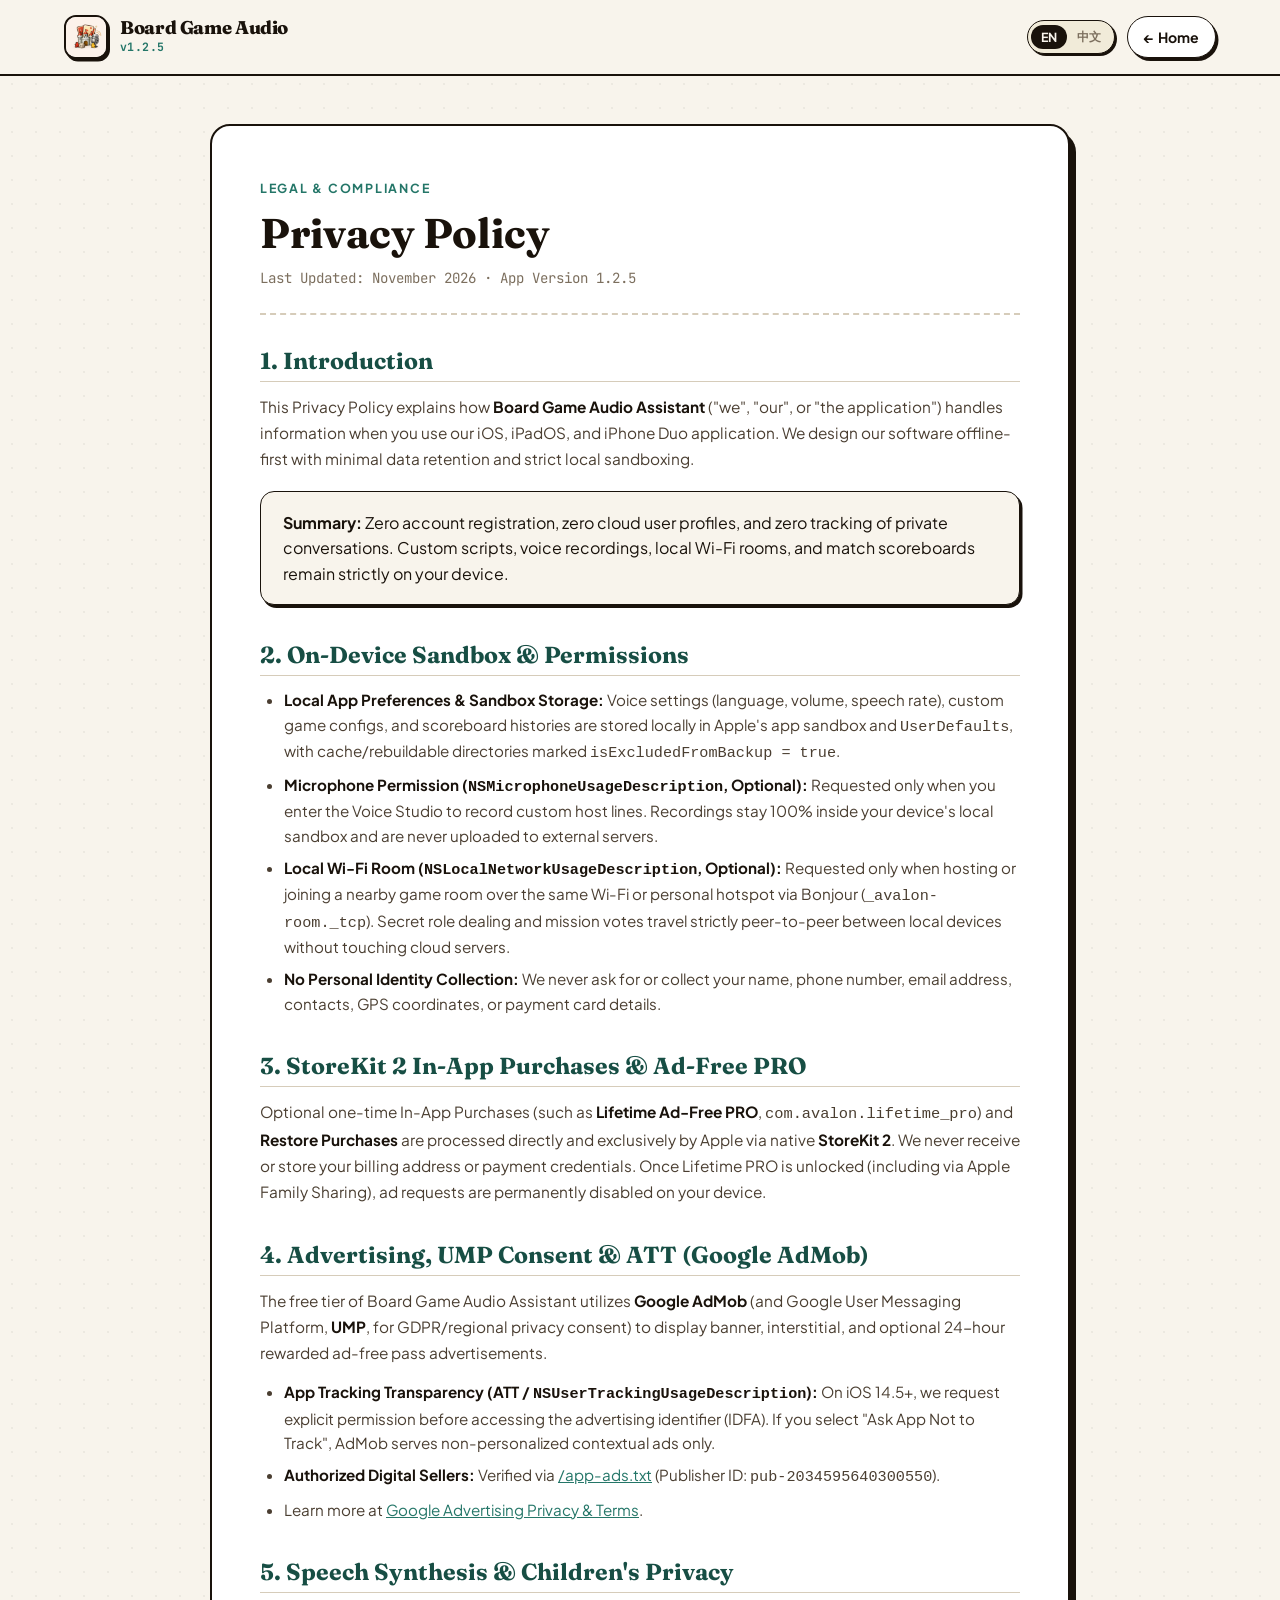
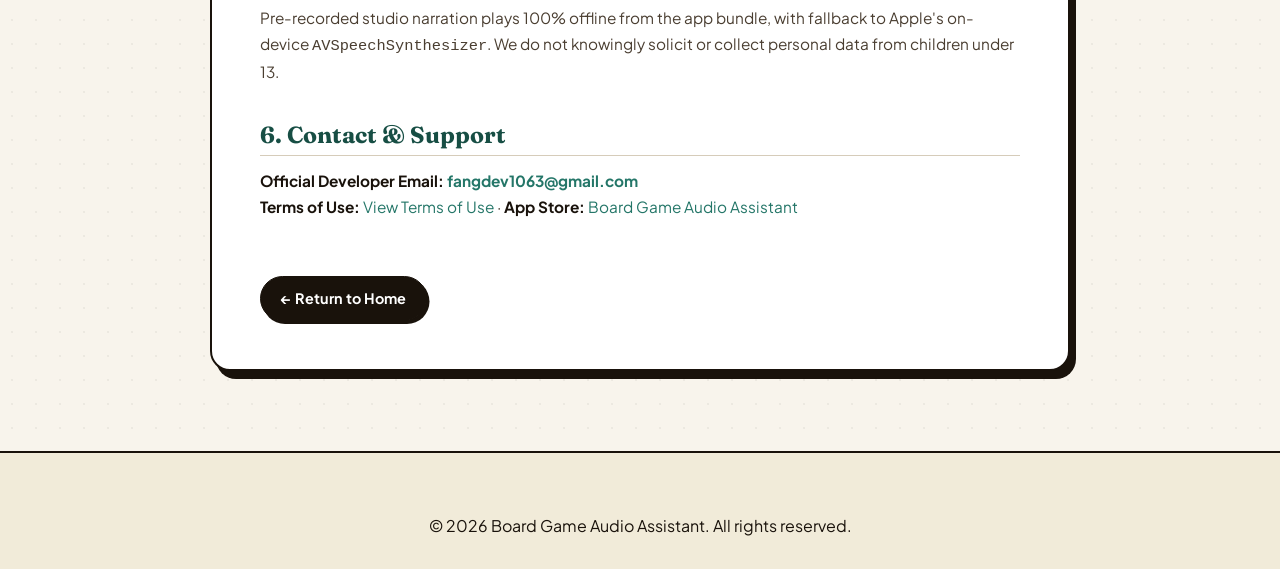
==== commit 9f71fd20: "chore(web): sync website assets & legal compliance for v1.2.5" ====
--- a/privacy.html
+++ b/privacy.html
@@ -4,7 +4,7 @@
     <meta charset="UTF-8">
     <meta name="viewport" content="width=device-width, initial-scale=1.0">
     <title>Privacy Policy — Board Game Audio Assistant</title>
-    <meta name="description" content="Privacy Policy for Board Game Audio Assistant iOS application. Information on data practices, advertising, microphone permissions, and local storage.">
+    <meta name="description" content="Privacy Policy for Board Game Audio Assistant iOS application. Information on local sandbox storage, peer-to-peer Wi-Fi rooms, microphone permissions, StoreKit 2 In-App Purchases, and Google AdMob / UMP / ATT.">
     <link rel="icon" type="image/png" href="assets/app_icon.png">
     <link rel="stylesheet" href="index.css">
     <style>
@@ -17,28 +17,23 @@
             box-shadow: 6px 8px 0 var(--border-strong);
             padding: 48px;
         }
-
         .policy-header {
             border-bottom: 2px dashed var(--border-color);
             padding-bottom: 24px;
             margin-bottom: 32px;
         }
-
         .policy-title {
             font-size: 2.6rem;
             margin-bottom: 8px;
         }
-
         .policy-meta {
             font-size: 0.88rem;
             color: var(--ink-muted);
             font-family: 'JetBrains Mono', monospace;
         }
-
         .policy-section {
             margin-bottom: 36px;
         }
-
         .policy-section h2 {
             font-size: 1.45rem;
             margin-bottom: 12px;
@@ -46,30 +41,25 @@
             border-bottom: 1px solid var(--border-color);
             padding-bottom: 6px;
         }
-
         .policy-section p {
             font-size: 0.96rem;
             color: var(--ink-secondary);
             line-height: 1.7;
             margin-bottom: 14px;
         }
-
         .policy-section ul {
             margin-left: 24px;
             margin-bottom: 16px;
         }
-
         .policy-section li {
             font-size: 0.95rem;
             color: var(--ink-secondary);
             margin-bottom: 8px;
             line-height: 1.6;
         }
-
         .policy-section strong {
             color: var(--ink);
         }
-
         .policy-highlight-box {
             background: var(--paper-bg);
             border: 1.5px solid var(--border-strong);
@@ -78,7 +68,6 @@
             margin: 18px 0;
             box-shadow: 2.5px 3px 0 var(--border-strong);
         }
-
         .btn-back-home {
             display: inline-flex;
             align-items: center;
@@ -94,16 +83,17 @@
             transition: transform var(--transition-bounce);
             margin-top: 20px;
         }
-
         .btn-back-home:hover {
             transform: translate(-1px, -1px);
             box-shadow: 3.5px 4px 0 var(--border-strong);
         }
+        .lang-zh { display: none; }
+        html[lang="zh-Hans"] .lang-en { display: none; }
+        html[lang="zh-Hans"] .lang-zh { display: block; }
     </style>
 </head>
 <body>
 
-    <!-- Header -->
     <header class="site-header">
         <div class="container navbar">
             <a href="index.html" class="brand">
@@ -112,109 +102,150 @@
                 </div>
                 <div class="brand-title">
                     <span class="brand-name">Board Game Audio</span>
-                    <span class="brand-version">Privacy Policy</span>
+                    <span class="brand-version version-pill">v1.2.5</span>
                 </div>
             </a>
 
             <div class="nav-actions">
+                <div class="lang-toggle" role="group" aria-label="Language Selector">
+                    <button class="lang-btn active" id="btn-lang-en" onclick="setPolicyLang('en')">EN</button>
+                    <button class="lang-btn" id="btn-lang-zh" onclick="setPolicyLang('zh')">中文</button>
+                </div>
                 <a href="index.html" class="btn-nav-download" style="background: white; color: var(--ink) !important;">
-                    ← Back to Home
+                    ← Home
                 </a>
             </div>
         </div>
     </header>
 
     <main class="container">
-        <div class="policy-container">
+        <!-- ENGLISH -->
+        <div class="policy-container lang-en">
             <div class="policy-header">
-                <span class="section-tag">Legal & Compliance</span>
+                <span class="section-tag">Legal &amp; Compliance</span>
                 <h1 class="policy-title">Privacy Policy</h1>
-                <div class="policy-meta">Last Updated: September 2026 · Effective for Version 1.2.0+</div>
+                <div class="policy-meta">Last Updated: November 2026 · App Version 1.2.5</div>
             </div>
 
             <div class="policy-section">
                 <h2>1. Introduction</h2>
                 <p>
-                    This Privacy Policy explains how <strong>Board Game Audio Assistant</strong> ("we", "our", or "the application") handles your information when using our iOS application. We believe in total transparency, minimal data retention, and player privacy.
+                    This Privacy Policy explains how <strong>Board Game Audio Assistant</strong> ("we", "our", or "the application") handles information when you use our iOS, iPadOS, and iPhone Duo application. We design our software offline-first with minimal data retention and strict local sandboxing.
                 </p>
                 <div class="policy-highlight-box">
-                    <strong>Summary:</strong> We do not require account registration, do not collect personal identities, and do not track private communications. Most preferences and recordings reside 100% locally on your iPhone or iPad.
-                </div>
-            </div>
-
-            <div class="policy-section">
-                <h2>2. Information We Handle</h2>
+                    <strong>Summary:</strong> Zero account registration, zero cloud user profiles, and zero tracking of private conversations. Custom scripts, voice recordings, local Wi-Fi rooms, and match scoreboards remain strictly on your device.
+                </div>
+            </div>
+
+            <div class="policy-section">
+                <h2>2. On-Device Sandbox &amp; Permissions</h2>
                 <ul>
                     <li>
-                        <strong>Local App Preferences:</strong> Your voice narration settings (preferred language, playback volume, speech rate, and selected TTS voice) are stored solely on your local device via Apple's standard <code>UserDefaults</code> system.
-                    </li>
-                    <li>
-                        <strong>Custom Narration & Microphone (Optional):</strong> If you use the voice studio feature to record custom host narration, the app requests microphone access. Recorded audio files remain strictly inside your device's sandboxed local storage. Audio recordings are never uploaded to any remote server.
-                    </li>
-                    <li>
-                        <strong>Anonymous Gameplay Metrics:</strong> The app records lightweight anonymous session metrics (such as rounds completed, favorite game selections, or crash occurrences) stored locally to streamline quick rematch workflows.
-                    </li>
-                    <li>
-                        <strong>No Sensitive Personal Data:</strong> We do not ask for or collect names, email addresses, contacts, exact GPS locations, or financial payment details.
+                        <strong>Local App Preferences &amp; Sandbox Storage:</strong> Voice settings (language, volume, speech rate), custom game configs, and scoreboard histories are stored locally in Apple's app sandbox and <code>UserDefaults</code>, with cache/rebuildable directories marked <code>isExcludedFromBackup = true</code>.
+                    </li>
+                    <li>
+                        <strong>Microphone Permission (<code>NSMicrophoneUsageDescription</code>, Optional):</strong> Requested only when you enter the Voice Studio to record custom host lines. Recordings stay 100% inside your device's local sandbox and are never uploaded to external servers.
+                    </li>
+                    <li>
+                        <strong>Local Wi-Fi Room (<code>NSLocalNetworkUsageDescription</code>, Optional):</strong> Requested only when hosting or joining a nearby game room over the same Wi-Fi or personal hotspot via Bonjour (<code>_avalon-room._tcp</code>). Secret role dealing and mission votes travel strictly peer-to-peer between local devices without touching cloud servers.
+                    </li>
+                    <li>
+                        <strong>No Personal Identity Collection:</strong> We never ask for or collect your name, phone number, email address, contacts, GPS coordinates, or payment card details.
                     </li>
                 </ul>
             </div>
 
             <div class="policy-section">
-                <h2>3. Advertising & Analytics (Google AdMob)</h2>
-                <p>
-                    Board Game Audio Assistant is free to download and utilizes <strong>Google AdMob</strong> to serve advertisements.
+                <h2>3. StoreKit 2 In-App Purchases &amp; Ad-Free PRO</h2>
+                <p>
+                    Optional one-time In-App Purchases (such as <strong>Lifetime Ad-Free PRO</strong>, <code>com.avalon.lifetime_pro</code>) and <strong>Restore Purchases</strong> are processed directly and exclusively by Apple via native <strong>StoreKit 2</strong>. We never receive or store your billing address or payment credentials. Once Lifetime PRO is unlocked (including via Apple Family Sharing), ad requests are permanently disabled on your device.
+                </p>
+            </div>
+
+            <div class="policy-section">
+                <h2>4. Advertising, UMP Consent &amp; ATT (Google AdMob)</h2>
+                <p>
+                    The free tier of Board Game Audio Assistant utilizes <strong>Google AdMob</strong> (and Google User Messaging Platform, <strong>UMP</strong>, for GDPR/regional privacy consent) to display banner, interstitial, and optional 24-hour rewarded ad-free pass advertisements.
                 </p>
                 <ul>
                     <li>
-                        <strong>App Tracking Transparency (ATT):</strong> On iOS 14.5 and later, we ask for your explicit permission prior to utilizing advertising identifiers (IDFA) for personalized advertisements. If you choose "Ask App not to Track", AdMob delivers only contextual, non-personalized ads.
-                    </li>
-                    <li>
-                        <strong>Publisher Verification:</strong> Our developer domain hosts the verified <code>app-ads.txt</code> entry (Google AdMob Publisher ID: <code>pub-2034595640300550</code>) pursuant to IAB Tech Lab standards.
-                    </li>
-                    <li>
-                        For more details regarding how Google processes advertising data, please review Google's Privacy & Terms: <a href="https://policies.google.com/technologies/ads" target="_blank" rel="noopener" style="color: var(--accent-teal); text-decoration: underline;">Google Advertising Privacy</a>.
+                        <strong>App Tracking Transparency (ATT / <code>NSUserTrackingUsageDescription</code>):</strong> On iOS 14.5+, we request explicit permission before accessing the advertising identifier (IDFA). If you select "Ask App Not to Track", AdMob serves non-personalized contextual ads only.
+                    </li>
+                    <li>
+                        <strong>Authorized Digital Sellers:</strong> Verified via <a href="/app-ads.txt" style="color: var(--accent-teal); text-decoration: underline;">/app-ads.txt</a> (Publisher ID: <code>pub-2034595640300550</code>).
+                    </li>
+                    <li>
+                        Learn more at <a href="https://policies.google.com/technologies/ads" target="_blank" rel="noopener" style="color: var(--accent-teal); text-decoration: underline;">Google Advertising Privacy &amp; Terms</a>.
                     </li>
                 </ul>
             </div>
 
             <div class="policy-section">
-                <h2>4. Speech Synthesis & Third-Party Services</h2>
-                <p>
-                    The app provides speech guidance via two mechanisms:
-                </p>
+                <h2>5. Speech Synthesis &amp; Children's Privacy</h2>
+                <p>
+                    Pre-recorded studio narration plays 100% offline from the app bundle, with fallback to Apple's on-device <code>AVSpeechSynthesizer</code>. We do not knowingly solicit or collect personal data from children under 13.
+                </p>
+            </div>
+
+            <div class="policy-section">
+                <h2>6. Contact &amp; Support</h2>
+                <p>
+                    <strong>Official Developer Email:</strong> <a href="mailto:fangdev1063@gmail.com" style="color: var(--accent-teal); font-weight: 700;">fangdev1063@gmail.com</a><br>
+                    <strong>Terms of Use:</strong> <a href="terms.html" style="color: var(--accent-teal);">View Terms of Use</a> ·
+                    <strong>App Store:</strong> <a href="https://apps.apple.com/app/id6755318411" target="_blank" rel="noopener" style="color: var(--accent-teal);">Board Game Audio Assistant</a>
+                </p>
+            </div>
+
+            <a href="index.html" class="btn-back-home">← Return to Home</a>
+        </div>
+
+        <!-- CHINESE -->
+        <div class="policy-container lang-zh">
+            <div class="policy-header">
+                <span class="section-tag">隐私与合规声明</span>
+                <h1 class="policy-title">隐私政策</h1>
+                <div class="policy-meta">更新日期：2026年11月 · 同步版本 v1.2.5</div>
+            </div>
+
+            <div class="policy-section">
+                <h2>1. 核心承诺</h2>
+                <p>
+                    <strong>桌游语音法官（Board Game Audio Assistant）</strong>坚持离线优先与最小化数据原则。应用无需注册账号，不建立云端用户画像，所有自定义板子、录音音频、局域网房间与记分历史均 100% 保存在您的设备本地沙盒中。
+                </p>
+            </div>
+
+            <div class="policy-section">
+                <h2>2. 本地沙盒存储与系统权限说明</h2>
                 <ul>
-                    <li><strong>Pre-recorded Studio Audio:</strong> Bundled directly inside the iOS app bundle, playing offline without any network usage.</li>
-                    <li><strong>Neural Text-to-Speech (TTS):</strong> Utilizes Apple's on-device <code>AVSpeechSynthesizer</code> or Google Cloud TTS API for dynamic step variations. No personal user data is attached to speech requests.</li>
+                    <li><strong>本地偏好与备份隔离：</strong>语言、语速、音量及历史记分保存在本地 <code>UserDefaults</code> 与应用沙盒中，可重建缓存目录声明 <code>isExcludedFromBackup = true</code>。</li>
+                    <li><strong>麦克风权限（可选）：</strong>仅在您主动进入“录音工坊”录制自定义主持语音时请求，录音文件严格保存在本机沙盒，绝不上传至任何服务器。</li>
+                    <li><strong>本地局域网权限（可选）：</strong>仅在您主动创建或加入面对面同 Wi-Fi 房间（Bonjour <code>_avalon-room._tcp</code>）时请求，秘密发牌与投票数据仅在局域网设备间点对点传输，不经过外网云端。</li>
                 </ul>
             </div>
 
             <div class="policy-section">
-                <h2>5. Children's Privacy</h2>
-                <p>
-                    Board Game Audio Assistant is designed for general audiences and families. We do not knowingly solicit or collect personal information from children under the age of 13.
-                </p>
-            </div>
-
-            <div class="policy-section">
-                <h2>6. Changes to This Policy</h2>
-                <p>
-                    We may update this Privacy Policy from time to time to reflect new game additions, regulatory obligations, or operating system upgrades. Any revisions will update the "Last Updated" date at the top of this page.
-                </p>
-            </div>
-
-            <div class="policy-section">
-                <h2>7. Contact & Support</h2>
-                <p>
-                    If you have questions, feedback, or concerns regarding this Privacy Policy or your data, please contact the developer directly:
-                </p>
-                <p>
-                    <strong>Email:</strong> <a href="mailto:fangdev1063@gmail.com" style="color: var(--accent-teal); font-weight: 700;">fangdev1063@gmail.com</a><br>
-                    <strong>App Store Page:</strong> <a href="https://apps.apple.com/app/id6755318411" target="_blank" rel="noopener" style="color: var(--accent-teal);">Board Game Audio Assistant on the App Store</a>
-                </p>
-            </div>
-
-            <a href="index.html" class="btn-back-home">← Return to Home</a>
+                <h2>3. StoreKit 2 应用内购买与免广告权益</h2>
+                <p>
+                    应用提供可选的一次性买断内购（<strong>终身免广告专业版</strong>，<code>com.avalon.lifetime_pro</code>，支持 Apple 家人共享与一键<strong>恢复购买</strong>）。所有支付均由 Apple 官方 <strong>StoreKit 2</strong> 安全处理，开发者不会接触或存储任何支付账户信息。解锁专业版后，应用将在本地永久关闭广告请求。
+                </p>
+            </div>
+
+            <div class="policy-section">
+                <h2>4. 广告服务、UMP 同意框架与 ATT 追踪透明</h2>
+                <p>
+                    免费版集成 <strong>Google AdMob</strong>（含 Google UMP 隐私同意弹窗与可选 24 小时激励视频免广告通行证）。在 iOS 14.5+ 设备上，应用遵循 Apple <strong>App Tracking Transparency（ATT）</strong>规范征求授权；若您选择“要求应用不跟踪”，仅展示非个性化上下文广告。授权卖家记录详见 <a href="/app-ads.txt" style="color: var(--accent-teal); text-decoration: underline;">/app-ads.txt</a>（<code>pub-2034595640300550</code>）。
+                </p>
+            </div>
+
+            <div class="policy-section">
+                <h2>5. 联系开发者</h2>
+                <p>
+                    <strong>官方支持邮箱：</strong><a href="mailto:fangdev1063@gmail.com" style="color: var(--accent-teal); font-weight: 700;">fangdev1063@gmail.com</a><br>
+                    <strong>相关协议：</strong><a href="terms.html" style="color: var(--accent-teal);">使用条款 (Terms of Use)</a>
+                </p>
+            </div>
+
+            <a href="index.html" class="btn-back-home">← 返回首页</a>
         </div>
     </main>
 
@@ -224,5 +255,12 @@
         </div>
     </footer>
 
+    <script>
+        function setPolicyLang(lang) {
+            document.documentElement.lang = lang === 'zh' ? 'zh-Hans' : 'en';
+            document.getElementById('btn-lang-en').classList.toggle('active', lang === 'en');
+            document.getElementById('btn-lang-zh').classList.toggle('active', lang === 'zh');
+        }
+    </script>
 </body>
 </html>
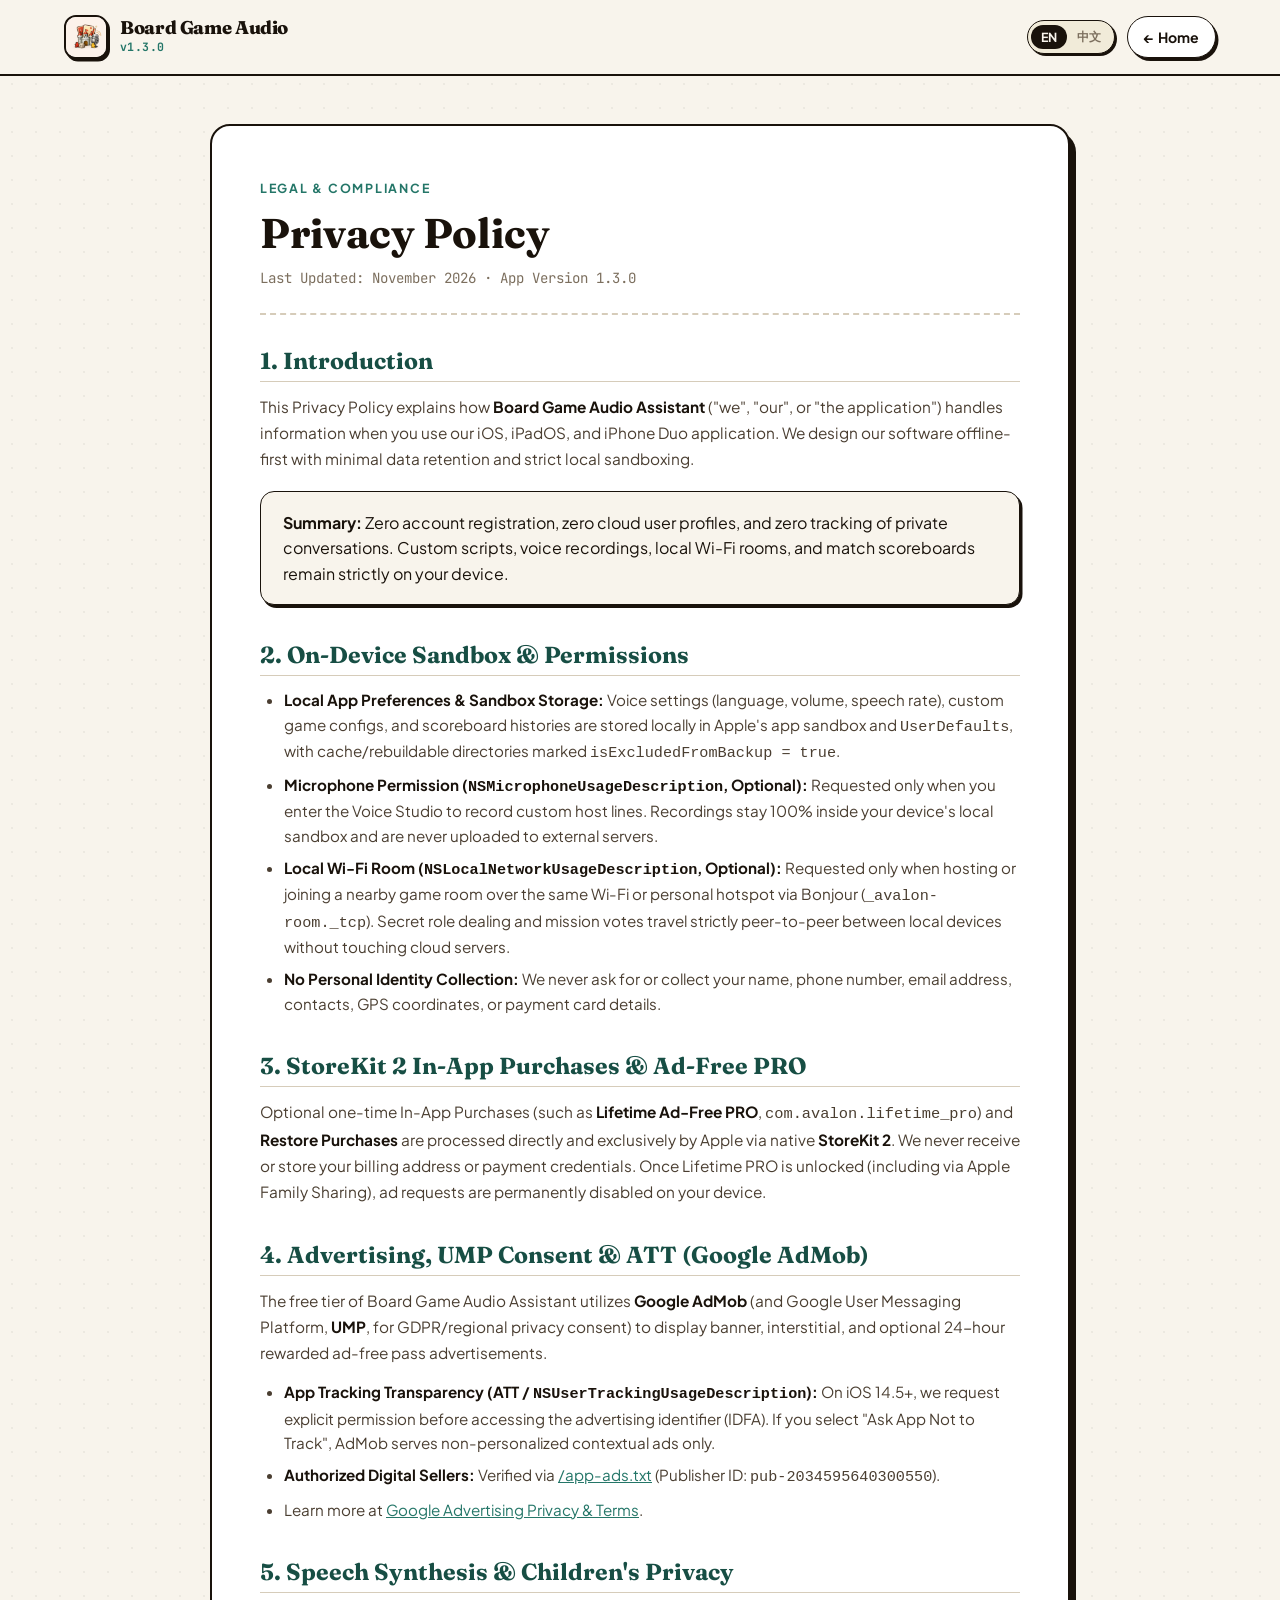
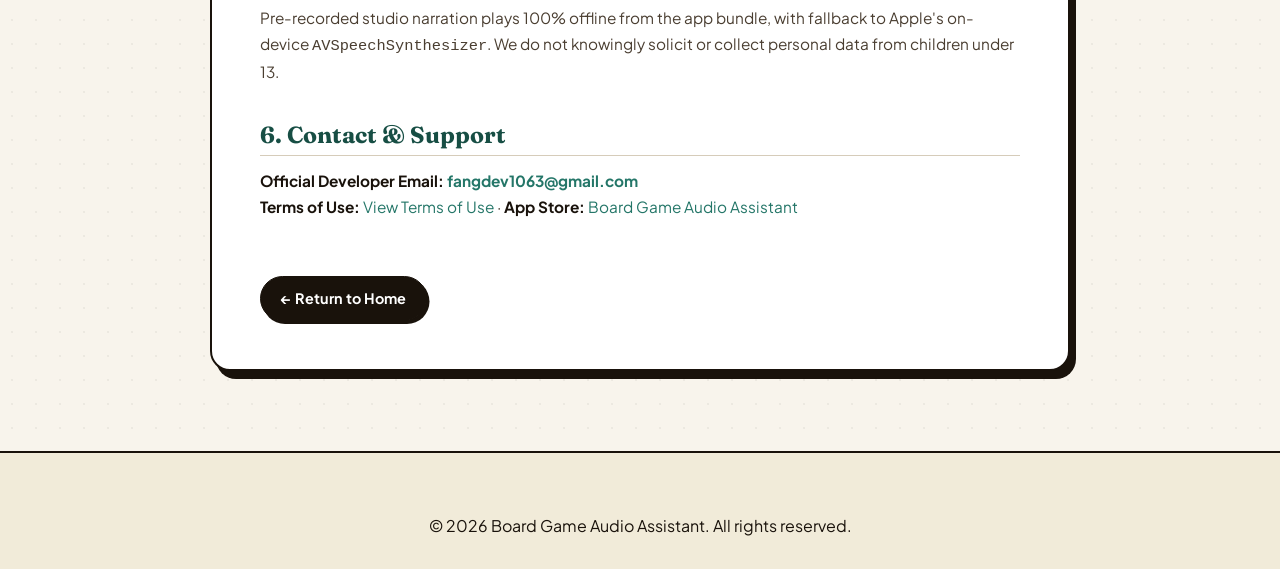
==== commit bebe50fa: "chore(web): sync website assets & legal compliance for v1.3.0" ====
--- a/privacy.html
+++ b/privacy.html
@@ -102,7 +102,7 @@
                 </div>
                 <div class="brand-title">
                     <span class="brand-name">Board Game Audio</span>
-                    <span class="brand-version version-pill">v1.2.5</span>
+                    <span class="brand-version version-pill">v1.3.0</span>
                 </div>
             </a>
 
@@ -124,7 +124,7 @@
             <div class="policy-header">
                 <span class="section-tag">Legal &amp; Compliance</span>
                 <h1 class="policy-title">Privacy Policy</h1>
-                <div class="policy-meta">Last Updated: November 2026 · App Version 1.2.5</div>
+                <div class="policy-meta">Last Updated: November 2026 · App Version 1.3.0</div>
             </div>
 
             <div class="policy-section">
@@ -204,7 +204,7 @@
             <div class="policy-header">
                 <span class="section-tag">隐私与合规声明</span>
                 <h1 class="policy-title">隐私政策</h1>
-                <div class="policy-meta">更新日期：2026年11月 · 同步版本 v1.2.5</div>
+                <div class="policy-meta">更新日期：2026年11月 · 同步版本 v1.3.0</div>
             </div>
 
             <div class="policy-section">
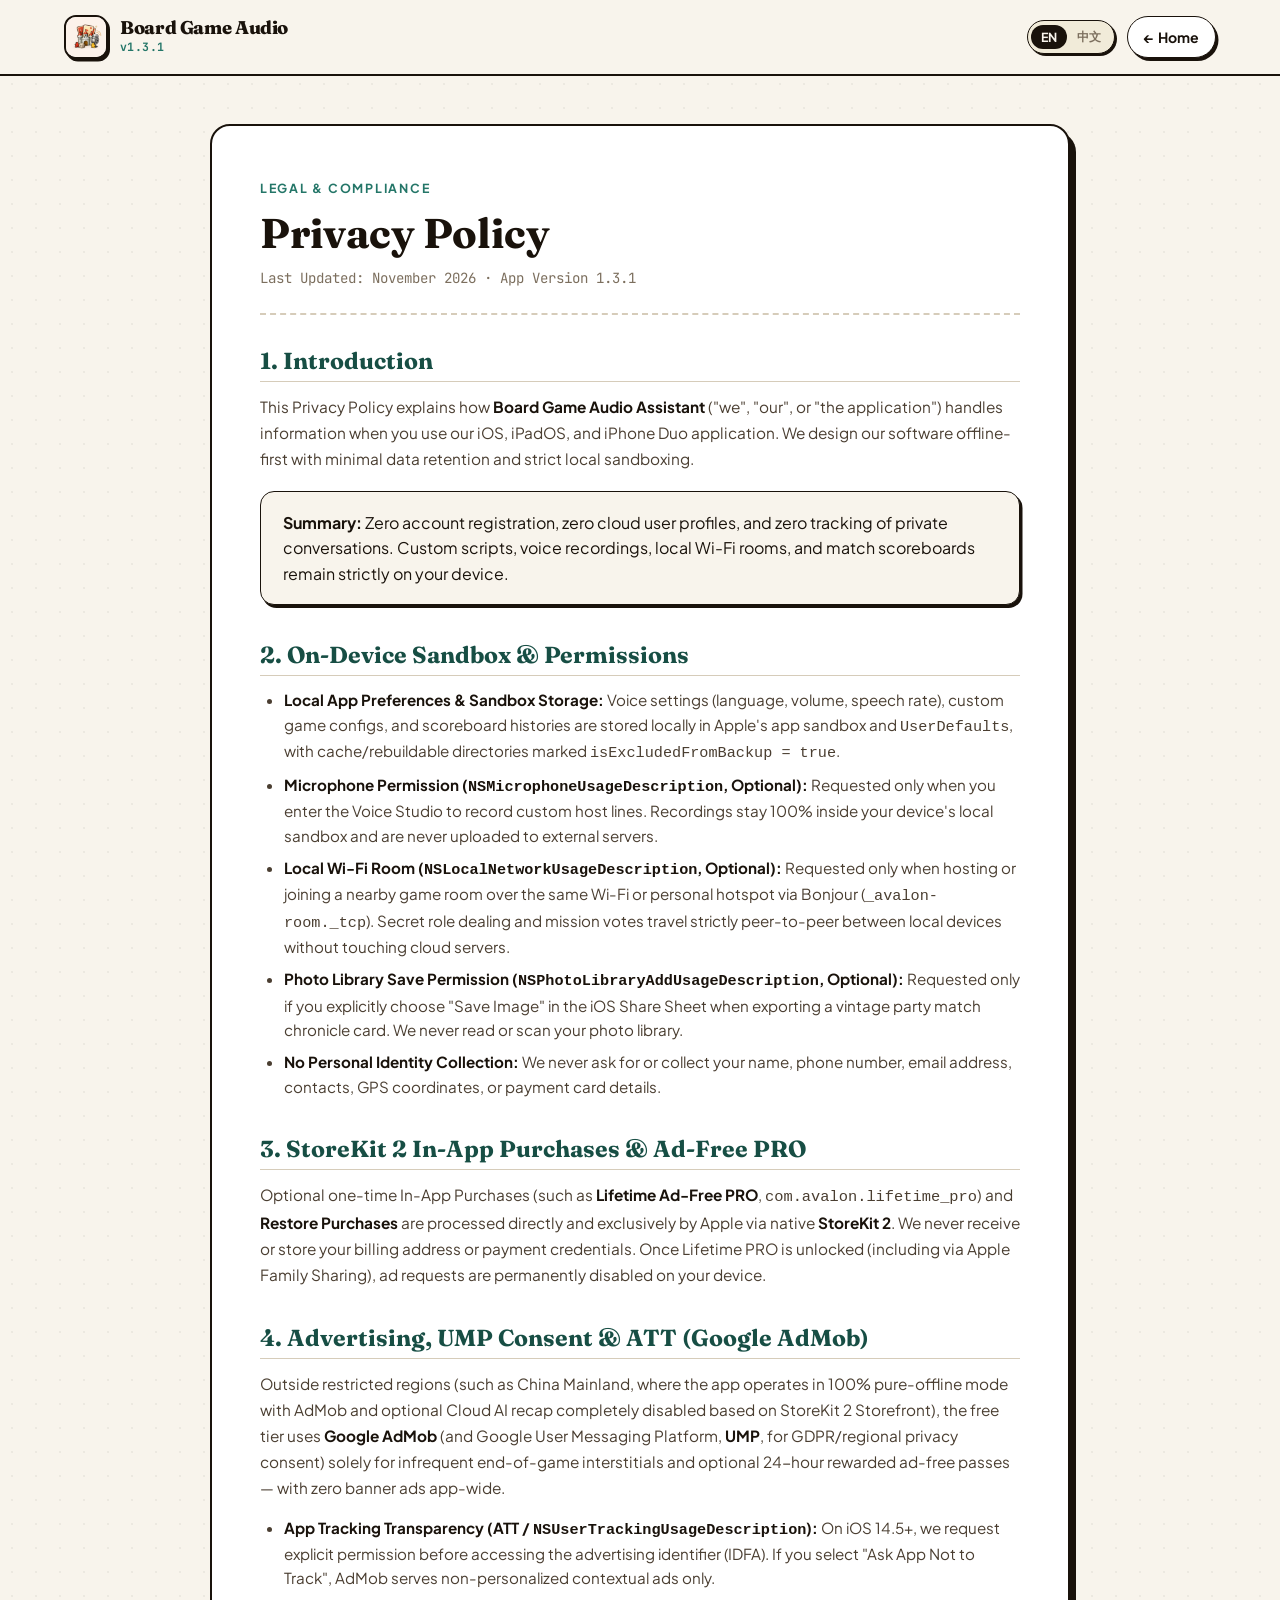
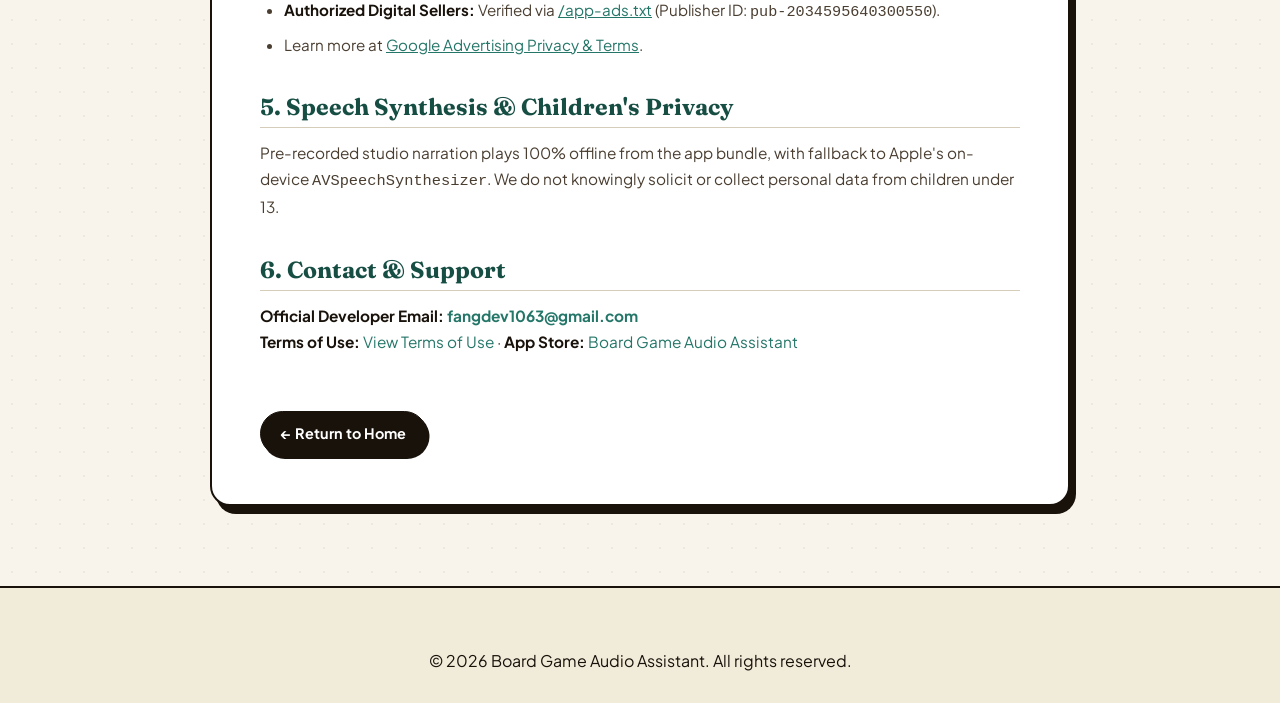
==== commit 3c031db3: "chore: sync companion website, GEO FAQ & privacy policy for v1.3.1 (Build 20)" ====
--- a/privacy.html
+++ b/privacy.html
@@ -102,7 +102,7 @@
                 </div>
                 <div class="brand-title">
                     <span class="brand-name">Board Game Audio</span>
-                    <span class="brand-version version-pill">v1.3.0</span>
+                    <span class="brand-version version-pill">v1.3.1</span>
                 </div>
             </a>
 
@@ -124,7 +124,7 @@
             <div class="policy-header">
                 <span class="section-tag">Legal &amp; Compliance</span>
                 <h1 class="policy-title">Privacy Policy</h1>
-                <div class="policy-meta">Last Updated: November 2026 · App Version 1.3.0</div>
+                <div class="policy-meta">Last Updated: November 2026 · App Version 1.3.1</div>
             </div>
 
             <div class="policy-section">
@@ -150,6 +150,9 @@
                         <strong>Local Wi-Fi Room (<code>NSLocalNetworkUsageDescription</code>, Optional):</strong> Requested only when hosting or joining a nearby game room over the same Wi-Fi or personal hotspot via Bonjour (<code>_avalon-room._tcp</code>). Secret role dealing and mission votes travel strictly peer-to-peer between local devices without touching cloud servers.
                     </li>
                     <li>
+                        <strong>Photo Library Save Permission (<code>NSPhotoLibraryAddUsageDescription</code>, Optional):</strong> Requested only if you explicitly choose "Save Image" in the iOS Share Sheet when exporting a vintage party match chronicle card. We never read or scan your photo library.
+                    </li>
+                    <li>
                         <strong>No Personal Identity Collection:</strong> We never ask for or collect your name, phone number, email address, contacts, GPS coordinates, or payment card details.
                     </li>
                 </ul>
@@ -165,7 +168,7 @@
             <div class="policy-section">
                 <h2>4. Advertising, UMP Consent &amp; ATT (Google AdMob)</h2>
                 <p>
-                    The free tier of Board Game Audio Assistant utilizes <strong>Google AdMob</strong> (and Google User Messaging Platform, <strong>UMP</strong>, for GDPR/regional privacy consent) to display banner, interstitial, and optional 24-hour rewarded ad-free pass advertisements.
+                    Outside restricted regions (such as China Mainland, where the app operates in 100% pure-offline mode with AdMob and optional Cloud AI recap completely disabled based on StoreKit 2 Storefront), the free tier uses <strong>Google AdMob</strong> (and Google User Messaging Platform, <strong>UMP</strong>, for GDPR/regional privacy consent) solely for infrequent end-of-game interstitials and optional 24-hour rewarded ad-free passes — with zero banner ads app-wide.
                 </p>
                 <ul>
                     <li>
@@ -204,7 +207,7 @@
             <div class="policy-header">
                 <span class="section-tag">隐私与合规声明</span>
                 <h1 class="policy-title">隐私政策</h1>
-                <div class="policy-meta">更新日期：2026年11月 · 同步版本 v1.3.0</div>
+                <div class="policy-meta">更新日期：2026年11月 · 同步版本 v1.3.1</div>
             </div>
 
             <div class="policy-section">
@@ -220,20 +223,21 @@
                     <li><strong>本地偏好与备份隔离：</strong>语言、语速、音量及历史记分保存在本地 <code>UserDefaults</code> 与应用沙盒中，可重建缓存目录声明 <code>isExcludedFromBackup = true</code>。</li>
                     <li><strong>麦克风权限（可选）：</strong>仅在您主动进入“录音工坊”录制自定义主持语音时请求，录音文件严格保存在本机沙盒，绝不上传至任何服务器。</li>
                     <li><strong>本地局域网权限（可选）：</strong>仅在您主动创建或加入面对面同 Wi-Fi 房间（Bonjour <code>_avalon-room._tcp</code>）时请求，秘密发牌与投票数据仅在局域网设备间点对点传输，不经过外网云端。</li>
+                    <li><strong>相册写入权限（可选）：</strong>仅在您导出复古羊皮纸战报长图并在系统分享面板中主动选择“存储图像”时请求，绝不读取或扫描您的相册内容。</li>
                 </ul>
             </div>
 
             <div class="policy-section">
-                <h2>3. StoreKit 2 应用内购买与免广告权益</h2>
-                <p>
-                    应用提供可选的一次性买断内购（<strong>终身免广告专业版</strong>，<code>com.avalon.lifetime_pro</code>，支持 Apple 家人共享与一键<strong>恢复购买</strong>）。所有支付均由 Apple 官方 <strong>StoreKit 2</strong> 安全处理，开发者不会接触或存储任何支付账户信息。解锁专业版后，应用将在本地永久关闭广告请求。
-                </p>
-            </div>
-
-            <div class="policy-section">
-                <h2>4. 广告服务、UMP 同意框架与 ATT 追踪透明</h2>
-                <p>
-                    免费版集成 <strong>Google AdMob</strong>（含 Google UMP 隐私同意弹窗与可选 24 小时激励视频免广告通行证）。在 iOS 14.5+ 设备上，应用遵循 Apple <strong>App Tracking Transparency（ATT）</strong>规范征求授权；若您选择“要求应用不跟踪”，仅展示非个性化上下文广告。授权卖家记录详见 <a href="/app-ads.txt" style="color: var(--accent-teal); text-decoration: underline;">/app-ads.txt</a>（<code>pub-2034595640300550</code>）。
+                <h2>3. StoreKit 2 应用内购买与专业版权益</h2>
+                <p>
+                    应用提供可选的一次性买断内购（<strong>终身专业版</strong>，<code>com.avalon.lifetime_pro</code>，支持 Apple 家人共享与一键<strong>恢复购买</strong>）。所有支付均由 Apple 官方 <strong>StoreKit 2</strong> 安全处理，开发者不会接触或存储任何支付账户信息。
+                </p>
+            </div>
+
+            <div class="policy-section">
+                <h2>4. 区域离线合规、广告服务与 ATT 追踪透明</h2>
+                <p>
+                    中国大陆等受限地区（依据 StoreKit 2 App Store 商店区域 <code>Storefront == CHN</code> 与本地兜底自动识别）完全以 <strong>100% 纯本地离线模式</strong>运行，自动关闭广告 SDK 与海外云端功能。在海外非受限地区，免费版已全面移除横幅广告，仅通过 <strong>Google AdMob</strong>（含 Google UMP 隐私同意弹窗与 Apple ATT 授权框架）提供低频离场插屏与可选 24 小时激励免广告通道。授权卖家记录详见 <a href="/app-ads.txt" style="color: var(--accent-teal); text-decoration: underline;">/app-ads.txt</a>（<code>pub-2034595640300550</code>）。
                 </p>
             </div>
 
